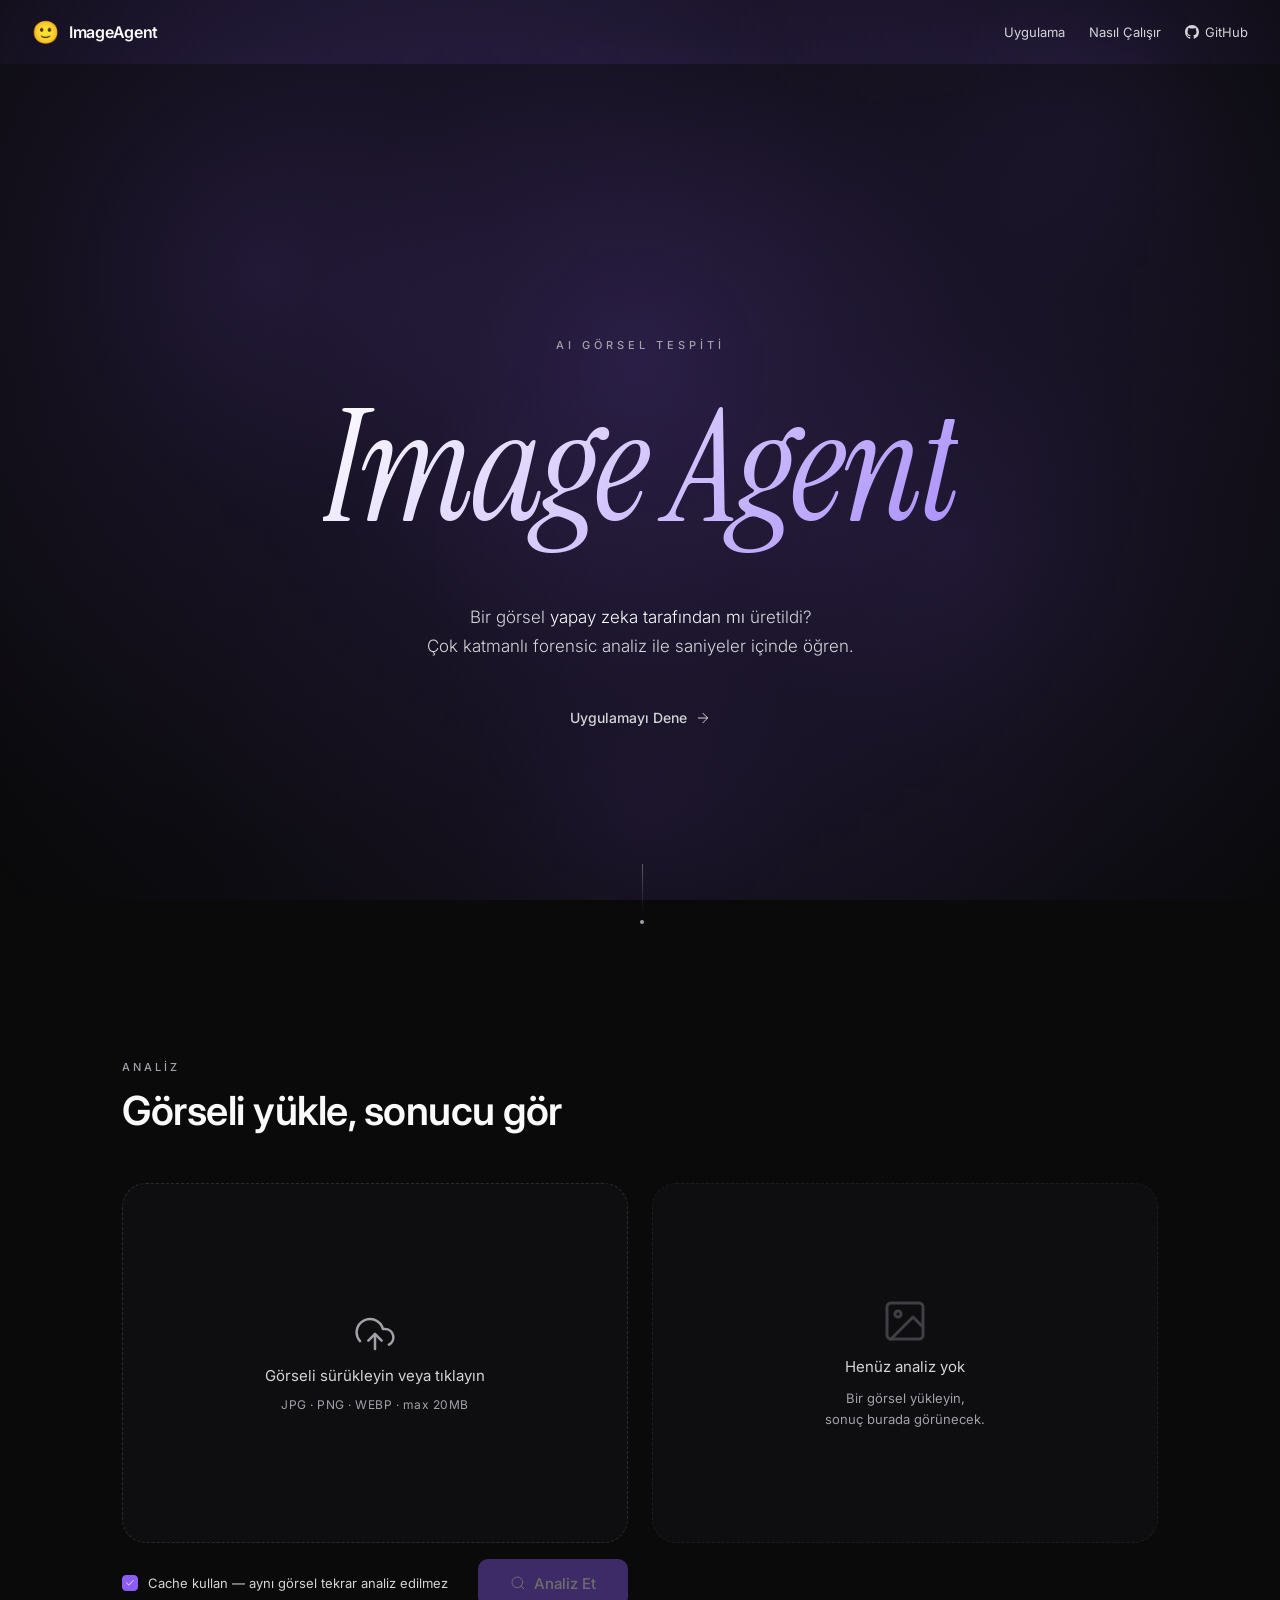
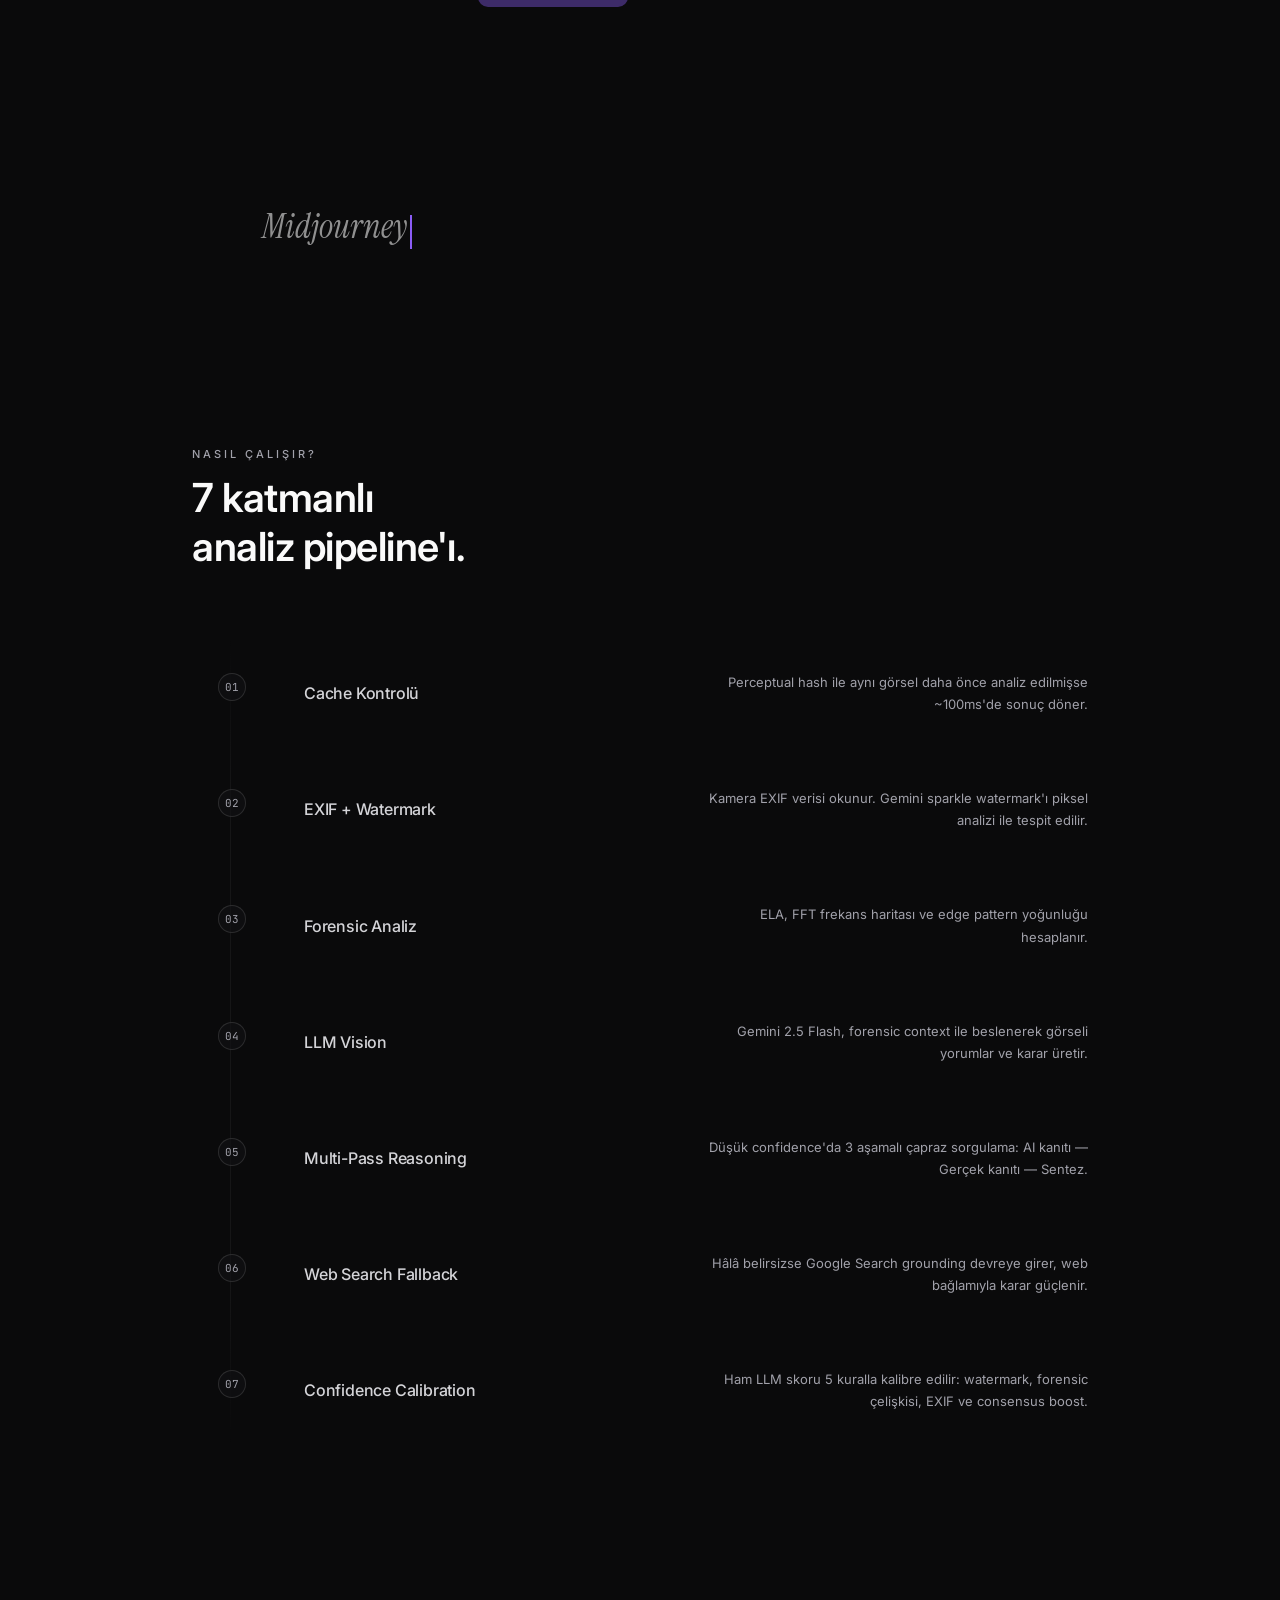
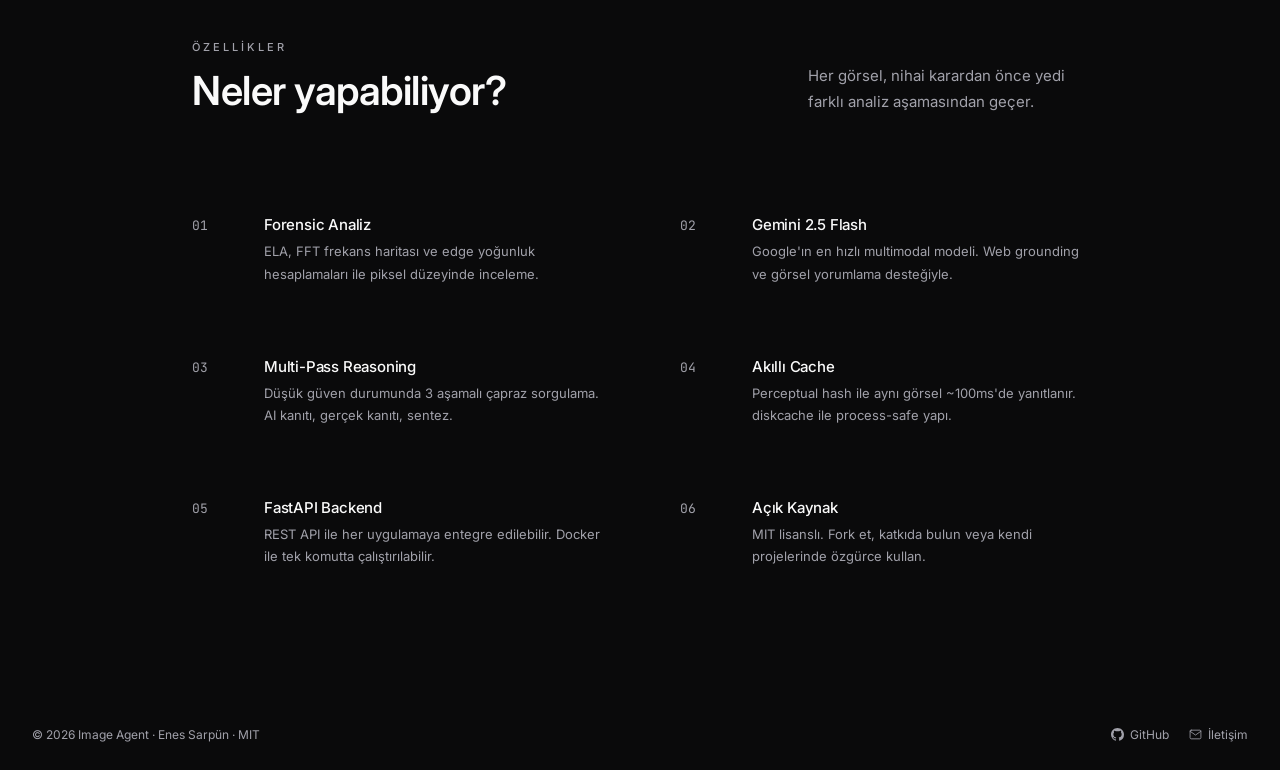
==== frontend/index.html @ 6f324c73 "updated" ====
<!DOCTYPE html>
<html lang="tr">
<head>
  <meta charset="UTF-8" />
  <meta name="viewport" content="width=device-width, initial-scale=1.0" />
  <title>Image Agent — AI Görsel Tespiti</title>
  <link rel="stylesheet" href="style.css" />

  <!-- SVG Icons (inline defs) -->
  <svg xmlns="http://www.w3.org/2000/svg" style="display:none">
    <defs>
      <!-- upload-cloud -->
      <symbol id="icon-upload" viewBox="0 0 24 24" fill="none" stroke="currentColor" stroke-width="1.5" stroke-linecap="round" stroke-linejoin="round">
        <polyline points="16 16 12 12 8 16"/>
        <line x1="12" y1="12" x2="12" y2="21"/>
        <path d="M20.39 18.39A5 5 0 0 0 18 9h-1.26A8 8 0 1 0 3 16.3"/>
      </symbol>
      <!-- search -->
      <symbol id="icon-search" viewBox="0 0 24 24" fill="none" stroke="currentColor" stroke-width="1.5" stroke-linecap="round" stroke-linejoin="round">
        <circle cx="11" cy="11" r="8"/>
        <line x1="21" y1="21" x2="16.65" y2="16.65"/>
      </symbol>
      <!-- image -->
      <symbol id="icon-image" viewBox="0 0 24 24" fill="none" stroke="currentColor" stroke-width="1.5" stroke-linecap="round" stroke-linejoin="round">
        <rect x="3" y="3" width="18" height="18" rx="2" ry="2"/>
        <circle cx="8.5" cy="8.5" r="1.5"/>
        <polyline points="21 15 16 10 5 21"/>
      </symbol>
      <!-- x -->
      <symbol id="icon-x" viewBox="0 0 24 24" fill="none" stroke="currentColor" stroke-width="1.5" stroke-linecap="round" stroke-linejoin="round">
        <line x1="18" y1="6" x2="6" y2="18"/>
        <line x1="6" y1="6" x2="18" y2="18"/>
      </symbol>
      <!-- check -->
      <symbol id="icon-check" viewBox="0 0 24 24" fill="none" stroke="currentColor" stroke-width="2" stroke-linecap="round" stroke-linejoin="round">
        <polyline points="20 6 9 17 4 12"/>
      </symbol>
      <!-- arrow-down -->
      <symbol id="icon-arrow-down" viewBox="0 0 24 24" fill="none" stroke="currentColor" stroke-width="1.5" stroke-linecap="round" stroke-linejoin="round">
        <line x1="12" y1="5" x2="12" y2="19"/>
        <polyline points="19 12 12 19 5 12"/>
      </symbol>
      <!-- arrow-right -->
      <symbol id="icon-arrow-right" viewBox="0 0 24 24" fill="none" stroke="currentColor" stroke-width="1.5" stroke-linecap="round" stroke-linejoin="round">
        <line x1="5" y1="12" x2="19" y2="12"/>
        <polyline points="12 5 19 12 12 19"/>
      </symbol>
      <!-- chevron-down -->
      <symbol id="icon-chevron-down" viewBox="0 0 24 24" fill="none" stroke="currentColor" stroke-width="1.5" stroke-linecap="round" stroke-linejoin="round">
        <polyline points="6 9 12 15 18 9"/>
      </symbol>
      <!-- github -->
      <symbol id="icon-github" viewBox="0 0 24 24" fill="currentColor">
        <path d="M12 0C5.37 0 0 5.37 0 12c0 5.31 3.435 9.795 8.205 11.385.6.105.825-.255.825-.57 0-.285-.015-1.23-.015-2.235-3.015.555-3.795-.735-4.035-1.41-.135-.345-.72-1.41-1.23-1.695-.42-.225-1.02-.78-.015-.795.945-.015 1.62.87 1.845 1.23 1.08 1.815 2.805 1.305 3.495.99.105-.78.42-1.305.765-1.605-2.67-.3-5.46-1.335-5.46-5.925 0-1.305.465-2.385 1.23-3.225-.12-.3-.54-1.53.12-3.18 0 0 1.005-.315 3.3 1.23.96-.27 1.98-.405 3-.405s2.04.135 3 .405c2.295-1.56 3.3-1.23 3.3-1.23.66 1.65.24 2.88.12 3.18.765.84 1.23 1.905 1.23 3.225 0 4.605-2.805 5.625-5.475 5.925.435.375.81 1.095.81 2.22 0 1.605-.015 2.895-.015 3.3 0 .315.225.69.825.57A12.02 12.02 0 0 0 24 12c0-6.63-5.37-12-12-12z"/>
      </symbol>
      <!-- mail -->
      <symbol id="icon-mail" viewBox="0 0 24 24" fill="none" stroke="currentColor" stroke-width="1.5" stroke-linecap="round" stroke-linejoin="round">
        <path d="M4 4h16c1.1 0 2 .9 2 2v12c0 1.1-.9 2-2 2H4c-1.1 0-2-.9-2-2V6c0-1.1.9-2 2-2z"/>
        <polyline points="22,6 12,13 2,6"/>
      </symbol>
      <!-- clock -->
      <symbol id="icon-clock" viewBox="0 0 24 24" fill="none" stroke="currentColor" stroke-width="1.5" stroke-linecap="round" stroke-linejoin="round">
        <circle cx="12" cy="12" r="10"/>
        <polyline points="12 6 12 12 16 14"/>
      </symbol>
      <!-- alert-triangle -->
      <symbol id="icon-alert" viewBox="0 0 24 24" fill="none" stroke="currentColor" stroke-width="1.5" stroke-linecap="round" stroke-linejoin="round">
        <path d="M10.29 3.86L1.82 18a2 2 0 0 0 1.71 3h16.94a2 2 0 0 0 1.71-3L13.71 3.86a2 2 0 0 0-3.42 0z"/>
        <line x1="12" y1="9" x2="12" y2="13"/>
        <line x1="12" y1="17" x2="12.01" y2="17"/>
      </symbol>
      <!-- camera -->
      <symbol id="icon-camera" viewBox="0 0 24 24" fill="none" stroke="currentColor" stroke-width="1.5" stroke-linecap="round" stroke-linejoin="round">
        <path d="M23 19a2 2 0 0 1-2 2H3a2 2 0 0 1-2-2V8a2 2 0 0 1 2-2h4l2-3h6l2 3h4a2 2 0 0 1 2 2z"/>
        <circle cx="12" cy="13" r="4"/>
      </symbol>
      <!-- help-circle -->
      <symbol id="icon-help" viewBox="0 0 24 24" fill="none" stroke="currentColor" stroke-width="1.5" stroke-linecap="round" stroke-linejoin="round">
        <circle cx="12" cy="12" r="10"/>
        <path d="M9.09 9a3 3 0 0 1 5.83 1c0 2-3 3-3 3"/>
        <line x1="12" y1="17" x2="12.01" y2="17"/>
      </symbol>
    </defs>
  </svg>
</head>

<body>

  <!-- Global mist canvas — fixed, behind everything -->
  <canvas id="mistCanvas" aria-hidden="true"></canvas>

  <!-- Toast Container -->
  <div class="toast-container" id="toastContainer"></div>

  <!-- ════════════════════════════════
       TOP NAV
  ════════════════════════════════ -->
  <nav id="nav">
    <a href="#hero" class="nav-brand">
      <span class="nav-emoji">🙂</span>
      <span class="nav-wordmark">ImageAgent</span>
    </a>
    <div class="nav-links">
      <a href="#app" class="nav-link">Uygulama</a>
      <a href="#pipeline" class="nav-link">Nasıl Çalışır</a>
      <a href="https://github.com/Enes-Sarpun/Image-Agent" target="_blank" rel="noopener" class="nav-link">
        <svg width="14" height="14"><use href="#icon-github"/></svg>
        GitHub
      </a>
    </div>
  </nav>

  <!-- ════════════════════════════════
       HERO
  ════════════════════════════════ -->
  <section id="hero">
    <div class="hero-inner" id="heroInner">
      <p class="hero-label">AI Görsel Tespiti</p>
      <h1 class="hero-title">Image Agent</h1>
      <p class="hero-tagline">
        Bir görsel <em>yapay zeka tarafından mı</em> üretildi?<br>
        Çok katmanlı forensic analiz ile saniyeler içinde öğren.
      </p>
      <a href="#app" class="hero-cta">
        Uygulamayı Dene
        <svg width="16" height="16"><use href="#icon-arrow-right"/></svg>
      </a>
    </div>
    <a href="#app" class="scroll-cue" aria-label="Aşağı kaydır">
      <div class="scroll-cue-line"></div>
      <div class="scroll-cue-dot"></div>
    </a>
  </section>

  <!-- ════════════════════════════════
       APP SECTION
  ════════════════════════════════ -->
  <section id="app">
    <div class="app-header reveal">
      <p class="section-eyebrow">Analiz</p>
      <h2 class="section-heading">Görseli yükle, sonucu gör</h2>
    </div>

    <div class="app-grid">

      <!-- Sol: Dropzone -->
      <div>
        <div class="dropzone" id="dropzone">
          <input type="file" id="fileInput" accept="image/jpeg,image/png,image/webp,image/gif" />
          <svg class="dropzone-icon" width="40" height="40"><use href="#icon-upload"/></svg>
          <span class="dropzone-title">Görseli sürükleyin veya tıklayın</span>
          <span class="dropzone-hint">JPG · PNG · WEBP · max 20MB</span>
          <img class="preview-img" id="previewImg" alt="Yüklenen görsel" />
          <button class="preview-clear" id="previewClear" type="button" aria-label="Görseli kaldır">
            <svg width="12" height="12"><use href="#icon-x"/></svg>
          </button>
          <div class="preview-meta" id="previewMeta"></div>
        </div>

        <div class="app-controls">
          <label class="checkbox-wrap" id="cacheLabel">
            <div class="checkbox-box checked" id="cacheBox">
              <svg width="10" height="10"><use href="#icon-check"/></svg>
            </div>
            <span class="checkbox-label">Cache kullan — aynı görsel tekrar analiz edilmez</span>
          </label>

          <button class="btn-analyze" id="analyzeBtn" disabled>
            <div class="spinner"></div>
            <svg class="btn-icon" width="16" height="16"><use href="#icon-search"/></svg>
            <span class="btn-text">Analiz Et</span>
          </button>
        </div>
      </div>

      <!-- Sağ: Sonuç -->
      <div class="result-panel">

        <!-- Empty State -->
        <div class="empty-state" id="emptyState">
          <svg class="empty-state-icon" width="48" height="48"><use href="#icon-image"/></svg>
          <span class="empty-state-title">Henüz analiz yok</span>
          <span class="empty-state-hint">Bir görsel yükleyin,<br>sonuç burada görünecek.</span>
        </div>

        <!-- Skeleton -->
        <div class="skeleton-card" id="skeletonCard">
          <div class="skeleton-line tall"></div>
          <div class="skeleton-line wide"></div>
          <div class="skeleton-line short" style="margin-bottom:32px;"></div>
          <div class="skeleton-line wide"></div>
          <div class="skeleton-line med"></div>
          <div class="skeleton-line wide"></div>
        </div>

        <!-- Verdict Card -->
        <div class="verdict-card" id="verdictCard">
          <div class="verdict-top">
            <div class="verdict-label" id="verdictLabel"></div>
            <div class="verdict-confidence" id="verdictConfidence">%0</div>
          </div>
          <div class="verdict-bar-wrap">
            <div class="verdict-bar-fill" id="verdictBar"></div>
          </div>
          <div class="verdict-meta" id="verdictMeta"></div>
          <div class="verdict-reasoning">
            <div class="verdict-reasoning-label">Gerekçe</div>
            <div class="verdict-reasoning-text" id="verdictReasoning"></div>
          </div>
          <div class="verdict-indicators" id="verdictIndicators"></div>
        </div>

      </div>
    </div>

    <!-- Forensic Accordion (sonuç gelince görünür) -->
    <div class="forensic-accordion" id="forensicAccordion">
      <div class="accordion-summary" id="accordionSummary">
        <span>Forensic Detaylar</span>
        <svg class="accordion-chevron" width="16" height="16"><use href="#icon-chevron-down"/></svg>
      </div>
      <div class="accordion-body">
        <div class="forensic-placeholder">
          ELA · FFT · Edge Density görselleri yakında —<br>
          <span style="color:var(--text-disabled)">REST API güncellemesiyle eklenecek.</span>
        </div>
      </div>
    </div>
  </section>

  <!-- ════════════════════════════════
       STATEMENT
  ════════════════════════════════ -->
  <section id="statement">
    <div class="statement-inner">
      <p class="statement-text" id="statementText" aria-live="polite">
        <span class="statement-typed"></span><span class="typewriter-cursor"></span>
      </p>
      <!-- Raw text kept for JS to read -->
      <template id="statementRaw">Midjourney, Stable Diffusion ve Flux gibi modeller\nartık insan gözünü kolayca yanıltıyor.\n\nImage Agent, buna çok katmanlı bir yanıt sunuyor.</template>
    </div>
  </section>

  <!-- ════════════════════════════════
       PIPELINE
  ════════════════════════════════ -->
  <section id="pipeline">
    <div class="pipeline-inner">
      <div class="pipeline-header">
        <p class="section-eyebrow reveal">Nasıl Çalışır?</p>
        <h2 class="section-heading reveal reveal-delay">7 katmanlı<br>analiz pipeline'ı.</h2>
      </div>

      <div class="steps">
        <div class="step reveal">
          <div class="step-index-wrap">
            <span class="step-index">01</span>
          </div>
          <div class="step-right">
            <span class="step-label">Cache Kontrolü</span>
            <span class="step-desc">Perceptual hash ile aynı görsel daha önce analiz edilmişse ~100ms'de sonuç döner.</span>
          </div>
        </div>
        <div class="step reveal">
          <div class="step-index-wrap">
            <span class="step-index">02</span>
          </div>
          <div class="step-right">
            <span class="step-label">EXIF + Watermark</span>
            <span class="step-desc">Kamera EXIF verisi okunur. Gemini sparkle watermark'ı piksel analizi ile tespit edilir.</span>
          </div>
        </div>
        <div class="step reveal">
          <div class="step-index-wrap">
            <span class="step-index">03</span>
          </div>
          <div class="step-right">
            <span class="step-label">Forensic Analiz</span>
            <span class="step-desc">ELA, FFT frekans haritası ve edge pattern yoğunluğu hesaplanır.</span>
          </div>
        </div>
        <div class="step reveal">
          <div class="step-index-wrap">
            <span class="step-index">04</span>
          </div>
          <div class="step-right">
            <span class="step-label">LLM Vision</span>
            <span class="step-desc">Gemini 2.5 Flash, forensic context ile beslenerek görseli yorumlar ve karar üretir.</span>
          </div>
        </div>
        <div class="step reveal">
          <div class="step-index-wrap">
            <span class="step-index">05</span>
          </div>
          <div class="step-right">
            <span class="step-label">Multi-Pass Reasoning</span>
            <span class="step-desc">Düşük confidence'da 3 aşamalı çapraz sorgulama: AI kanıtı — Gerçek kanıtı — Sentez.</span>
          </div>
        </div>
        <div class="step reveal">
          <div class="step-index-wrap">
            <span class="step-index">06</span>
          </div>
          <div class="step-right">
            <span class="step-label">Web Search Fallback</span>
            <span class="step-desc">Hâlâ belirsizse Google Search grounding devreye girer, web bağlamıyla karar güçlenir.</span>
          </div>
        </div>
        <div class="step reveal">
          <div class="step-index-wrap">
            <span class="step-index">07</span>
          </div>
          <div class="step-right">
            <span class="step-label">Confidence Calibration</span>
            <span class="step-desc">Ham LLM skoru 5 kuralla kalibre edilir: watermark, forensic çelişkisi, EXIF ve consensus boost.</span>
          </div>
        </div>
      </div>
    </div>
  </section>

  <!-- ════════════════════════════════
       FEATURES
  ════════════════════════════════ -->
  <section id="features">
    <div class="features-inner">
      <div class="features-header">
        <div>
          <p class="section-eyebrow reveal">Özellikler</p>
          <h2 class="section-heading reveal reveal-delay">Neler yapabiliyor?</h2>
        </div>
        <p class="features-desc reveal reveal-delay2">
          Her görsel, nihai karardan önce yedi farklı analiz aşamasından geçer.
        </p>
      </div>

      <div class="feature-list">
        <div class="feature-item reveal">
          <span class="feature-num">01</span>
          <div>
            <p class="feature-name">Forensic Analiz</p>
            <p class="feature-desc">ELA, FFT frekans haritası ve edge yoğunluk hesaplamaları ile piksel düzeyinde inceleme.</p>
          </div>
        </div>
        <div class="feature-item reveal reveal-delay">
          <span class="feature-num">02</span>
          <div>
            <p class="feature-name">Gemini 2.5 Flash</p>
            <p class="feature-desc">Google'ın en hızlı multimodal modeli. Web grounding ve görsel yorumlama desteğiyle.</p>
          </div>
        </div>
        <div class="feature-item reveal">
          <span class="feature-num">03</span>
          <div>
            <p class="feature-name">Multi-Pass Reasoning</p>
            <p class="feature-desc">Düşük güven durumunda 3 aşamalı çapraz sorgulama. AI kanıtı, gerçek kanıtı, sentez.</p>
          </div>
        </div>
        <div class="feature-item reveal reveal-delay">
          <span class="feature-num">04</span>
          <div>
            <p class="feature-name">Akıllı Cache</p>
            <p class="feature-desc">Perceptual hash ile aynı görsel ~100ms'de yanıtlanır. diskcache ile process-safe yapı.</p>
          </div>
        </div>
        <div class="feature-item reveal">
          <span class="feature-num">05</span>
          <div>
            <p class="feature-name">FastAPI Backend</p>
            <p class="feature-desc">REST API ile her uygulamaya entegre edilebilir. Docker ile tek komutta çalıştırılabilir.</p>
          </div>
        </div>
        <div class="feature-item reveal reveal-delay">
          <span class="feature-num">06</span>
          <div>
            <p class="feature-name">Açık Kaynak</p>
            <p class="feature-desc">MIT lisanslı. Fork et, katkıda bulun veya kendi projelerinde özgürce kullan.</p>
          </div>
        </div>
      </div>
    </div>
  </section>

  <!-- ════════════════════════════════
       FOOTER
  ════════════════════════════════ -->
  <footer>
    <span class="footer-copy">© 2026 Image Agent · Enes Sarpün · MIT</span>
    <div class="footer-links">
      <a href="https://github.com/Enes-Sarpun/Image-Agent" target="_blank" rel="noopener" class="footer-link">
        <svg width="13" height="13"><use href="#icon-github"/></svg>
        GitHub
      </a>
      <a href="mailto:kingmazlum4321@gmail.com" class="footer-link">
        <svg width="13" height="13"><use href="#icon-mail"/></svg>
        İletişim
      </a>
    </div>
  </footer>

  <script src="script.js"></script>
</body>
</html>
---- frontend/style.css ----
/* ═══════════════════════════════════════════════════════════
   Image Agent — style.css
   Design system: Forensic Lab aesthetic
═══════════════════════════════════════════════════════════ */

/* ── Google Fonts ── */
@import url('https://fonts.googleapis.com/css2?family=Instrument+Serif:ital@0;1&family=Inter:wght@300;400;500;600&family=JetBrains+Mono:wght@400;500&display=swap');

/* ── Design Tokens ── */
:root {
  /* Backgrounds */
  --bg-base:       #0A0A0B;
  --bg-elevated:   #111114;
  --bg-overlay:    #18181B;

  /* Section backgrounds — fully transparent, only cards have bg */
  --bg-section-base:     transparent;
  --bg-section-elevated: transparent;
  --bg-card:             rgba(17, 17, 20, 0.65);

  /* Borders */
  --border:        rgba(255, 255, 255, 0.06);
  --border-strong: rgba(255, 255, 255, 0.12);

  /* Text */
  --text-primary:   #FAFAFA;
  --text-secondary: #D4D4D8;
  --text-muted:     #A1A1AA;
  --text-disabled:  #3F3F46;

  /* Accent — single violet */
  --accent:       #8B5CF6;
  --accent-hover: #A78BFA;
  --accent-glow:  rgba(139, 92, 246, 0.15);

  /* Semantic (verdict only) */
  --success: #10B981;
  --danger:  #EF4444;
  --warning: #F59E0B;

  /* Typography */
  --font-sans:    'Inter', system-ui, sans-serif;
  --font-display: 'Instrument Serif', 'Cormorant Garamond', serif;
  --font-mono:    'JetBrains Mono', 'SF Mono', monospace;

  /* Radius */
  --radius-sm: 6px;
  --radius-md: 10px;
  --radius-lg: 16px;
  --radius-xl: 24px;

  /* Shadows */
  --shadow-sm:   0 1px 2px rgba(0,0,0,0.4);
  --shadow-md:   0 8px 24px rgba(0,0,0,0.4);
  --shadow-lg:   0 24px 60px rgba(0,0,0,0.5);
  --shadow-glow: 0 0 40px var(--accent-glow);

  /* Easing */
  --ease-out-expo:  cubic-bezier(0.16, 1, 0.3, 1);
  --ease-out-cubic: cubic-bezier(0.32, 0.72, 0, 1);
  --ease-in-out:    cubic-bezier(0.65, 0, 0.35, 1);

  /* Durations */
  --dur-fast:   150ms;
  --dur-base:   250ms;
  --dur-slow:   400ms;
  --dur-slower: 700ms;
}

/* ── Reset ── */
*, *::before, *::after { box-sizing: border-box; margin: 0; padding: 0; }
html { scroll-behavior: smooth; }

body {
  background: var(--bg-base);
  color: var(--text-primary);
  font-family: var(--font-sans);
  font-weight: 400;
  overflow-x: hidden;
  -webkit-font-smoothing: antialiased;
  opacity: 0;
  animation: bodyFadeIn 0.4s ease forwards;
}

@keyframes bodyFadeIn {
  to { opacity: 1; }
}

::-webkit-scrollbar { width: 4px; }
::-webkit-scrollbar-track { background: var(--bg-base); }
::-webkit-scrollbar-thumb { background: var(--border-strong); border-radius: 2px; }

/* ════════════════════════════════════════════════════════════
   TOP NAV
════════════════════════════════════════════════════════════ */
/* All page content sits above the fixed mist canvas */
body > *:not(#mistCanvas) {
  position: relative;
  z-index: 1;
}

#nav {
  position: sticky;
  top: 0;
  z-index: 50;
  height: 64px;
  display: flex;
  align-items: center;
  justify-content: space-between;
  padding: 0 32px;
  background: transparent;
  backdrop-filter: blur(0px);
  -webkit-backdrop-filter: blur(0px);
  border-bottom: 1px solid transparent;
  transition:
    background var(--dur-slow) ease,
    border-color var(--dur-slow) ease,
    backdrop-filter var(--dur-slow) ease;
  transform: translateY(-100%);
  animation: navSlideDown 0.5s var(--ease-out-expo) 0.1s forwards;
}

#nav.scrolled {
  background: rgba(10, 10, 11, 0.70);
  backdrop-filter: blur(20px);
  -webkit-backdrop-filter: blur(20px);
  border-bottom-color: var(--border);
}

@keyframes navSlideDown {
  to { transform: translateY(0); }
}

.nav-brand {
  display: flex;
  align-items: center;
  gap: 10px;
  text-decoration: none;
}

.nav-emoji {
  font-size: 22px;
  line-height: 1;
  flex-shrink: 0;
}

.nav-wordmark {
  font-size: 16px;
  font-weight: 600;
  color: var(--text-primary);
  letter-spacing: -0.3px;
}

.nav-links {
  display: flex;
  align-items: center;
  gap: 24px;
}

.nav-link {
  font-size: 13px;
  color: var(--text-secondary);
  text-decoration: none;
  transition: color var(--dur-fast) ease;
  display: flex;
  align-items: center;
  gap: 6px;
}

.nav-link:hover { color: var(--text-primary); }

.nav-link svg { flex-shrink: 0; }

/* ════════════════════════════════════════════════════════════
   HERO
════════════════════════════════════════════════════════════ */
#hero {
  position: relative;
  min-height: 100vh;
  display: flex;
  flex-direction: column;
  align-items: center;
  justify-content: center;
  overflow: hidden;
  padding: 80px 32px 48px;
}

/* Global mouse-interactive mist canvas — fixed behind everything */
#mistCanvas {
  position: fixed;
  inset: 0;
  width: 100vw;
  height: 100vh;
  pointer-events: none;
  z-index: 0;
}

.hero-inner {
  position: relative;
  text-align: center;
  will-change: transform, opacity;
  z-index: 1;
}

.hero-label {
  display: inline-block;
  font-size: 11px;
  font-weight: 500;
  letter-spacing: 4px;
  text-transform: uppercase;
  color: var(--text-muted);
  margin-bottom: 32px;
  opacity: 0;
  animation: fadeUp 0.8s var(--ease-out-expo) 0.2s forwards;
}

.hero-title {
  font-family: var(--font-display);
  font-style: italic;
  font-weight: 400;
  font-size: clamp(64px, 12vw, 160px);
  line-height: 1.1;
  letter-spacing: -3px;
  /* Extra vertical padding so descenders (g, y, p) aren't clipped */
  padding-bottom: 0.12em;
  background: linear-gradient(
    135deg,
    #ffffff 0%,
    var(--accent-hover) 50%,
    #ffffff 100%
  );
  background-size: 200% 200%;
  -webkit-background-clip: text;
  -webkit-text-fill-color: transparent;
  background-clip: text;
  opacity: 0;
  animation: titleIn 0.9s var(--ease-out-expo) 0.35s forwards;
}

@keyframes titleIn {
  from { opacity: 0; transform: translateY(32px); filter: blur(8px); }
  to   { opacity: 1; transform: translateY(0);    filter: blur(0); }
}

.hero-tagline {
  margin-top: 32px;
  font-size: 17px;
  font-weight: 300;
  color: var(--text-secondary);
  line-height: 1.7;
  opacity: 0;
  animation: fadeUp 0.8s var(--ease-out-expo) 0.55s forwards;
}

.hero-tagline em {
  font-style: normal;
  color: var(--text-primary);
}

.hero-cta {
  margin-top: 48px;
  display: inline-flex;
  align-items: center;
  gap: 8px;
  font-size: 14px;
  font-weight: 500;
  color: var(--text-secondary);
  text-decoration: none;
  transition: color var(--dur-fast) ease, gap var(--dur-fast) ease;
  opacity: 0;
  animation: fadeUp 0.8s var(--ease-out-expo) 0.7s forwards;
}

.hero-cta:hover {
  color: var(--text-primary);
  gap: 12px;
}

.scroll-cue {
  position: absolute;
  bottom: 40px;
  left: 50%;
  transform: translateX(-50%);
  display: flex;
  flex-direction: column;
  align-items: center;
  gap: 8px;
  text-decoration: none;
  opacity: 0;
  animation: fadeUp 0.8s var(--ease-out-expo) 0.75s forwards;
}

.scroll-cue-line {
  width: 1px;
  height: 48px;
  background: linear-gradient(to bottom, rgba(255,255,255,0.3), transparent);
}

.scroll-cue-dot {
  width: 4px;
  height: 4px;
  border-radius: 50%;
  background: var(--text-muted);
}

@keyframes fadeUp {
  from { opacity: 0; transform: translateY(16px); }
  to   { opacity: 1; transform: translateY(0); }
}

/* ════════════════════════════════════════════════════════════
   APP SECTION
════════════════════════════════════════════════════════════ */
#app {
  padding: 96px 32px;
  max-width: 1100px;
  margin: 0 auto;
}

.app-header {
  margin-bottom: 48px;
}

.section-eyebrow {
  font-size: 11px;
  font-weight: 500;
  letter-spacing: 3px;
  text-transform: uppercase;
  color: var(--text-muted);
  margin-bottom: 12px;
}

.section-heading {
  font-family: var(--font-sans);
  font-weight: 600;
  font-size: clamp(28px, 3.5vw, 40px);
  letter-spacing: -0.5px;
  color: var(--text-primary);
}

.app-grid {
  display: grid;
  grid-template-columns: 1fr 1fr;
  gap: 24px;
  align-items: start;
}

/* ── Dropzone ── */
.dropzone {
  position: relative;
  min-height: 360px;
  background: var(--bg-card);
  border: 1.5px dashed var(--border-strong);
  border-radius: var(--radius-xl);
  display: flex;
  flex-direction: column;
  align-items: center;
  justify-content: center;
  gap: 12px;
  cursor: pointer;
  transition:
    border-color var(--dur-base) var(--ease-out-cubic),
    background var(--dur-base) var(--ease-out-cubic),
    transform var(--dur-base) var(--ease-out-cubic);
  overflow: hidden;
}

.dropzone:hover,
.dropzone.drag-over {
  border-color: var(--accent);
  background: linear-gradient(180deg, var(--bg-card), rgba(139, 92, 246, 0.10));
  transform: scale(1.005);
}

.dropzone-icon {
  color: var(--text-muted);
  transition: color var(--dur-base) ease;
}

.dropzone:hover .dropzone-icon,
.dropzone.drag-over .dropzone-icon {
  color: var(--accent);
}

.dropzone-title {
  font-size: 15px;
  color: var(--text-secondary);
  transition: color var(--dur-base) ease;
}

.dropzone:hover .dropzone-title,
.dropzone.drag-over .dropzone-title {
  color: var(--text-primary);
}

.dropzone-hint {
  font-size: 12px;
  color: var(--text-muted);
  letter-spacing: 0.5px;
}

.drag-over .dropzone-hint::after {
  content: ' — Bırak';
  color: var(--accent);
}

input[type="file"] {
  position: absolute;
  inset: 0;
  opacity: 0;
  cursor: pointer;
}

/* Preview state */
.dropzone.has-preview {
  padding: 0;
  border-style: solid;
  border-color: var(--border-strong);
}

.dropzone.has-preview:hover {
  transform: none;
}

.preview-img {
  width: 100%;
  height: 100%;
  min-height: 360px;
  object-fit: contain;
  border-radius: var(--radius-xl);
  display: none;
}

.dropzone.has-preview .preview-img { display: block; }
.dropzone.has-preview .dropzone-icon,
.dropzone.has-preview .dropzone-title,
.dropzone.has-preview .dropzone-hint { display: none; }

.preview-clear {
  position: absolute;
  top: 12px;
  right: 12px;
  width: 28px;
  height: 28px;
  background: rgba(0,0,0,0.7);
  border: 1px solid var(--border-strong);
  border-radius: 50%;
  display: none;
  align-items: center;
  justify-content: center;
  cursor: pointer;
  color: var(--text-secondary);
  transition: background var(--dur-fast) ease, color var(--dur-fast) ease;
  z-index: 2;
}

.dropzone.has-preview .preview-clear { display: flex; }
.preview-clear:hover { background: rgba(0,0,0,0.9); color: var(--text-primary); }

.preview-meta {
  position: absolute;
  bottom: 0;
  left: 0;
  right: 0;
  padding: 8px 16px;
  background: linear-gradient(transparent, rgba(0,0,0,0.7));
  font-size: 12px;
  color: var(--text-muted);
  border-radius: 0 0 var(--radius-xl) var(--radius-xl);
  display: none;
}

.dropzone.has-preview .preview-meta { display: block; }

/* ── Controls ── */
.app-controls {
  display: flex;
  align-items: center;
  justify-content: space-between;
  gap: 16px;
  margin-top: 16px;
}

/* Custom checkbox */
.checkbox-wrap {
  display: flex;
  align-items: center;
  gap: 10px;
  cursor: pointer;
  user-select: none;
}

.checkbox-box {
  width: 16px;
  height: 16px;
  border-radius: 4px;
  border: 1.5px solid var(--border-strong);
  background: transparent;
  display: flex;
  align-items: center;
  justify-content: center;
  flex-shrink: 0;
  transition: background var(--dur-fast) ease, border-color var(--dur-fast) ease;
}

.checkbox-box.checked {
  background: var(--accent);
  border-color: var(--accent);
}

.checkbox-box svg { opacity: 0; transition: opacity var(--dur-fast) ease; }
.checkbox-box.checked svg { opacity: 1; }

.checkbox-label {
  font-size: 13px;
  color: var(--text-secondary);
}

/* Analyze button */
.btn-analyze {
  height: 48px;
  padding: 0 32px;
  background: var(--accent);
  color: white;
  border: none;
  border-radius: var(--radius-md);
  font-family: var(--font-sans);
  font-size: 15px;
  font-weight: 500;
  cursor: pointer;
  display: inline-flex;
  align-items: center;
  gap: 8px;
  transition:
    background var(--dur-fast) ease,
    transform var(--dur-fast) ease,
    box-shadow var(--dur-fast) ease,
    opacity var(--dur-fast) ease;
  white-space: nowrap;
}

.btn-analyze:hover:not(:disabled) {
  background: var(--accent-hover);
  transform: translateY(-1px);
  box-shadow: var(--shadow-glow);
}

.btn-analyze:active:not(:disabled) {
  transform: translateY(0);
  filter: brightness(0.95);
}

.btn-analyze:disabled {
  opacity: 0.4;
  cursor: not-allowed;
}

/* Spinner */
.spinner {
  width: 14px;
  height: 14px;
  border: 2px solid rgba(255,255,255,0.3);
  border-top-color: white;
  border-radius: 50%;
  display: none;
  animation: spin 0.7s linear infinite;
}

.btn-analyze.loading .spinner { display: block; }
.btn-analyze.loading .btn-icon { display: none; }

@keyframes spin {
  to { transform: rotate(360deg); }
}

/* ── Result Panel ── */
.result-panel {
  min-height: 360px;
}

/* Empty State */
.empty-state {
  min-height: 360px;
  background: var(--bg-card);
  border: 1.5px dashed var(--border);
  border-radius: var(--radius-xl);
  display: flex;
  flex-direction: column;
  align-items: center;
  justify-content: center;
  gap: 12px;
  padding: 40px;
}

.empty-state-icon { color: var(--text-disabled); }

.empty-state-title {
  font-size: 15px;
  color: var(--text-secondary);
  font-weight: 400;
}

.empty-state-hint {
  font-size: 13px;
  color: var(--text-muted);
  text-align: center;
  line-height: 1.6;
}

/* Skeleton Loader */
.skeleton-card {
  min-height: 360px;
  background: var(--bg-card);
  border: 1px solid var(--border);
  border-radius: var(--radius-xl);
  padding: 40px;
  display: none;
}

.skeleton-card.visible { display: block; }

.skeleton-line {
  height: 14px;
  background: linear-gradient(
    90deg,
    var(--bg-overlay) 0%,
    rgba(255,255,255,0.06) 50%,
    var(--bg-overlay) 100%
  );
  background-size: 200% 100%;
  border-radius: 4px;
  margin-bottom: 12px;
  animation: shimmer 1.5s ease-in-out infinite;
}

.skeleton-line.wide  { width: 100%; }
.skeleton-line.med   { width: 65%; }
.skeleton-line.short { width: 40%; }
.skeleton-line.tall  { height: 56px; margin-bottom: 20px; }

@keyframes shimmer {
  0%   { background-position: 200% 0; }
  100% { background-position: -200% 0; }
}

/* Verdict Card */
.verdict-card {
  background: var(--bg-card);
  border: 1px solid var(--border);
  border-radius: var(--radius-xl);
  padding: 40px;
  display: none;
  opacity: 0;
  transform: translateY(20px);
}

.verdict-card.visible {
  display: block;
  animation: cardEnter var(--dur-slow) var(--ease-out-expo) forwards;
}

@keyframes cardEnter {
  to { opacity: 1; transform: translateY(0); }
}

.verdict-top {
  display: flex;
  align-items: flex-start;
  justify-content: space-between;
  gap: 16px;
  margin-bottom: 20px;
}

.verdict-label {
  font-family: var(--font-display);
  font-style: italic;
  font-weight: 400;
  font-size: clamp(32px, 4vw, 48px);
  line-height: 1;
  opacity: 0;
  animation: fadeUp var(--dur-slow) var(--ease-out-expo) 0ms forwards;
}

.verdict-confidence {
  font-family: var(--font-mono);
  font-size: clamp(40px, 5vw, 56px);
  font-weight: 500;
  line-height: 1;
  letter-spacing: -1px;
  font-variant-numeric: tabular-nums;
  opacity: 0;
  animation: fadeUp var(--dur-slow) var(--ease-out-expo) 80ms forwards;
  flex-shrink: 0;
}

/* Progress bar */
.verdict-bar-wrap {
  height: 6px;
  background: var(--bg-overlay);
  border-radius: 99px;
  overflow: hidden;
  margin-bottom: 16px;
  opacity: 0;
  animation: fadeUp var(--dur-slow) var(--ease-out-expo) 160ms forwards;
}

.verdict-bar-fill {
  height: 100%;
  border-radius: 99px;
  width: 0%;
  transition: width 800ms var(--ease-out-expo);
}

.verdict-meta {
  display: flex;
  align-items: center;
  gap: 16px;
  font-size: 13px;
  color: var(--text-muted);
  margin-bottom: 24px;
  opacity: 0;
  animation: fadeUp var(--dur-slow) var(--ease-out-expo) 240ms forwards;
}

.verdict-meta-sep { color: var(--text-disabled); }

.verdict-reasoning {
  background: var(--bg-overlay);
  border-radius: var(--radius-lg);
  padding: 20px;
  margin-bottom: 24px;
  opacity: 0;
  animation: fadeUp var(--dur-slow) var(--ease-out-expo) 320ms forwards;
}

.verdict-reasoning-label {
  font-size: 11px;
  font-weight: 500;
  letter-spacing: 3px;
  text-transform: uppercase;
  color: var(--text-muted);
  margin-bottom: 10px;
}

.verdict-reasoning-text {
  font-size: 14px;
  color: var(--text-secondary);
  line-height: 1.75;
}

.verdict-indicators {
  opacity: 0;
  animation: fadeUp var(--dur-slow) var(--ease-out-expo) 400ms forwards;
}

.verdict-indicators-label {
  font-size: 11px;
  font-weight: 500;
  letter-spacing: 3px;
  text-transform: uppercase;
  color: var(--text-muted);
  margin-bottom: 12px;
}

.verdict-indicator {
  font-size: 14px;
  color: var(--text-secondary);
  line-height: 2;
  display: flex;
  align-items: flex-start;
  gap: 8px;
  opacity: 0;
}

.verdict-indicator::before {
  content: '─';
  color: var(--text-disabled);
  flex-shrink: 0;
  margin-top: 2px;
}

/* Verdict color variants */
.verdict-card.verdict-ai {
  border-left: 3px solid var(--danger);
}
.verdict-card.verdict-real {
  border-left: 3px solid var(--success);
}
.verdict-card.verdict-uncertain {
  border-left: 3px solid var(--warning);
}

.verdict-card.verdict-ai .verdict-label,
.verdict-card.verdict-ai .verdict-confidence { color: var(--danger); }

.verdict-card.verdict-real .verdict-label,
.verdict-card.verdict-real .verdict-confidence { color: var(--success); }

.verdict-card.verdict-uncertain .verdict-label,
.verdict-card.verdict-uncertain .verdict-confidence { color: var(--warning); }

.verdict-card.verdict-ai .verdict-bar-fill    { background: var(--danger); }
.verdict-card.verdict-real .verdict-bar-fill   { background: var(--success); }
.verdict-card.verdict-uncertain .verdict-bar-fill { background: var(--warning); }

/* ── Forensic Accordion ── */
.forensic-accordion {
  margin-top: 16px;
  display: none;
}

.forensic-accordion.visible { display: block; }

.accordion-summary {
  display: flex;
  align-items: center;
  justify-content: space-between;
  padding: 16px 20px;
  background: var(--bg-card);
  border: 1px solid rgba(255,255,255,0.06);
  border-radius: var(--radius-lg);
  cursor: pointer;
  font-size: 14px;
  font-weight: 500;
  color: var(--text-secondary);
  transition: color var(--dur-fast) ease, border-color var(--dur-fast) ease;
  user-select: none;
}

.accordion-summary:hover {
  color: var(--text-primary);
  border-color: var(--border-strong);
}

.accordion-chevron {
  transition: transform var(--dur-base) var(--ease-in-out);
  color: var(--text-muted);
}

.forensic-accordion.open .accordion-chevron {
  transform: rotate(180deg);
}

.forensic-accordion.open .accordion-summary {
  border-radius: var(--radius-lg) var(--radius-lg) 0 0;
  border-bottom-color: transparent;
}

.accordion-body {
  background: var(--bg-card);
  border: 1px solid var(--border);
  border-top: none;
  border-radius: 0 0 var(--radius-lg) var(--radius-lg);
  padding: 24px;
  display: none;
}

.forensic-accordion.open .accordion-body { display: block; }

.forensic-placeholder {
  text-align: center;
  padding: 24px;
  color: var(--text-muted);
  font-size: 14px;
}

/* ════════════════════════════════════════════════════════════
   STATEMENT
════════════════════════════════════════════════════════════ */
#statement { background: var(--bg-section-elevated); }

.statement-inner {
  max-width: 820px;
  margin: 0 auto;
  padding: 96px 32px;
  text-align: left;
}

.statement-text {
  font-family: var(--font-display);
  font-style: italic;
  font-weight: 400;
  font-size: clamp(20px, 3vw, 34px);
  line-height: 1.65;
  color: rgba(255,255,255,0.55);
}

.statement-text strong {
  color: var(--text-primary);
  font-weight: 400;
}

/* Typewriter cursor blinks after typing finishes */
.typewriter-cursor {
  display: inline-block;
  width: 2px;
  height: 1em;
  background: var(--accent);
  margin-left: 3px;
  vertical-align: text-bottom;
  animation: cursorBlink 1s step-end infinite;
}

@keyframes cursorBlink {
  0%, 100% { opacity: 1; }
  50%       { opacity: 0; }
}

/* ════════════════════════════════════════════════════════════
   PIPELINE
════════════════════════════════════════════════════════════ */
#pipeline { background: var(--bg-section-base); }

.pipeline-inner {
  max-width: 960px;
  margin: 0 auto;
  padding: 96px 32px;
}

.pipeline-header { margin-bottom: 64px; }

.steps { display: flex; flex-direction: column; position: relative; }

/* Vertical timeline line — subtle, not a hard divider */
.steps::before {
  content: '';
  position: absolute;
  left: 38px;
  top: 0;
  bottom: 0;
  width: 1px;
  background: linear-gradient(to bottom, transparent, rgba(255,255,255,0.05) 20%, rgba(255,255,255,0.05) 80%, transparent);
}

.step {
  display: grid;
  grid-template-columns: 80px 1fr;
  gap: 0 32px;
  padding: 36px 0;
  cursor: default;
  position: relative;
}

/* Timeline dot */
.step-index-wrap {
  display: flex;
  align-items: flex-start;
  justify-content: center;
  padding-top: 2px;
  position: relative;
  z-index: 1;
}

.step-index {
  width: 28px;
  height: 28px;
  border-radius: 50%;
  background: var(--bg-card);
  border: 1px solid var(--border-strong);
  display: flex;
  align-items: center;
  justify-content: center;
  font-size: 11px;
  font-family: var(--font-mono);
  color: var(--text-muted);
  transition:
    background var(--dur-base) ease,
    border-color var(--dur-base) ease,
    color var(--dur-base) ease;
}

.step:hover .step-index {
  background: var(--accent);
  border-color: var(--accent);
  color: white;
}

.step-right {
  display: flex;
  justify-content: space-between;
  align-items: center;
  gap: 24px;
}

.step-label {
  font-size: 16px;
  font-weight: 500;
  color: var(--text-secondary);
  letter-spacing: -0.2px;
  transition: color var(--dur-base) ease;
}

.step:hover .step-label { color: var(--text-primary); }

.step-desc {
  font-size: 13px;
  color: var(--text-muted);
  line-height: 1.7;
  max-width: 380px;
  text-align: right;
}

/* ════════════════════════════════════════════════════════════
   FEATURES
════════════════════════════════════════════════════════════ */
#features { background: var(--bg-section-elevated); }

.features-inner {
  max-width: 960px;
  margin: 0 auto;
  padding: 96px 32px;
}

.features-header {
  display: flex;
  align-items: flex-end;
  justify-content: space-between;
  gap: 40px;
  margin-bottom: 64px;
  flex-wrap: wrap;
}

.features-desc {
  font-size: 15px;
  color: var(--text-muted);
  line-height: 1.75;
  max-width: 280px;
}

.feature-list {
  display: grid;
  grid-template-columns: 1fr 1fr;
  gap: 0;
}

.feature-item {
  padding: 36px 0;
  display: grid;
  grid-template-columns: 52px 1fr;
  gap: 20px;
  align-items: start;
  position: relative;
}

.feature-item::before {
  content: '';
  position: absolute;
  left: 0;
  top: 0;
  bottom: 0;
  width: 2px;
  background: var(--accent);
  transform: scaleY(0);
  transform-origin: top;
  transition: transform var(--dur-base) var(--ease-out-cubic);
}

.feature-item:hover::before { transform: scaleY(1); }
.feature-item:nth-child(odd)  { padding-right: 40px; }
.feature-item:nth-child(even) { padding-left: 40px; }

.feature-num {
  font-family: var(--font-mono);
  font-size: 13px;
  color: var(--text-muted);
  padding-top: 2px;
}

.feature-name {
  font-size: 15px;
  font-weight: 500;
  color: var(--text-primary);
  margin-bottom: 6px;
  letter-spacing: -0.2px;
}

.feature-desc {
  font-size: 13px;
  color: var(--text-muted);
  line-height: 1.7;
}

/* ════════════════════════════════════════════════════════════
   FOOTER
════════════════════════════════════════════════════════════ */
footer {
  background: var(--bg-section-base);
  border-top: none;
  padding: 28px 32px;
  display: flex;
  align-items: center;
  justify-content: space-between;
  flex-wrap: wrap;
  gap: 12px;
}

.footer-copy {
  font-size: 12px;
  color: var(--text-muted);
}

.footer-links {
  display: flex;
  align-items: center;
  gap: 20px;
}

.footer-link {
  font-size: 12px;
  color: var(--text-muted);
  text-decoration: none;
  display: flex;
  align-items: center;
  gap: 6px;
  transition: color var(--dur-fast) ease;
  text-underline-offset: 4px;
}

.footer-link:hover {
  color: var(--text-primary);
  text-decoration: underline;
}

/* .hr dividers removed — page flows as one */

/* ════════════════════════════════════════════════════════════
   SCROLL REVEAL
════════════════════════════════════════════════════════════ */
.reveal {
  opacity: 0;
  transform: translateY(24px);
  transition: opacity 0.8s var(--ease-out-expo), transform 0.8s var(--ease-out-expo);
}
.reveal.in { opacity: 1; transform: translateY(0); }
.reveal-delay  { transition-delay: 0.1s; }
.reveal-delay2 { transition-delay: 0.2s; }

/* ════════════════════════════════════════════════════════════
   TOAST
════════════════════════════════════════════════════════════ */
.toast-container {
  position: fixed;
  top: 80px;
  right: 24px;
  z-index: 100;
  display: flex;
  flex-direction: column;
  gap: 8px;
  pointer-events: none;
}

.toast {
  pointer-events: all;
  background: var(--bg-card);
  border: 1px solid var(--border-strong);
  border-radius: var(--radius-md);
  padding: 12px 16px;
  font-size: 13px;
  color: var(--text-secondary);
  max-width: 320px;
  display: flex;
  align-items: center;
  gap: 10px;
  transform: translateX(120%);
  animation: toastIn 0.3s var(--ease-out-expo) forwards;
  box-shadow: var(--shadow-md);
}

.toast.error { border-left: 3px solid var(--danger); }
.toast.success { border-left: 3px solid var(--success); }

.toast.hiding {
  animation: toastOut 0.25s var(--ease-in-out) forwards;
}

@keyframes toastIn {
  to { transform: translateX(0); }
}

@keyframes toastOut {
  to { transform: translateX(120%); opacity: 0; }
}

/* ════════════════════════════════════════════════════════════
   REDUCED MOTION
════════════════════════════════════════════════════════════ */
@media (prefers-reduced-motion: reduce) {
  *, *::before, *::after {
    animation-duration: 0.01ms !important;
    animation-iteration-count: 1 !important;
    transition-duration: 0.01ms !important;
    scroll-behavior: auto !important;
  }
}

/* ════════════════════════════════════════════════════════════
   RESPONSIVE
════════════════════════════════════════════════════════════ */
@media (max-width: 900px) {
  .app-grid { grid-template-columns: 1fr; }
  .result-panel { min-height: auto; }
  .empty-state, .verdict-card { min-height: 280px; }
}

@media (max-width: 720px) {
  #nav { padding: 0 20px; }
  #app, .pipeline-inner, .features-inner { padding-left: 20px; padding-right: 20px; }
  #hero { padding: 80px 20px 48px; }

  .feature-list { grid-template-columns: 1fr; }
  .feature-item:nth-child(even) { padding-left: 0; border-left: none; }
  .feature-item:nth-child(odd) { padding-right: 0; }

  .step-right { flex-direction: column; align-items: flex-start; gap: 6px; }
  .step-desc { text-align: left; max-width: 100%; }

  .features-header { flex-direction: column; align-items: flex-start; }
  footer { flex-direction: column; text-align: center; }

  .app-controls { flex-direction: column; align-items: stretch; }
  .btn-analyze { justify-content: center; }

  .steps::before { display: none; }

  .nav-links .nav-link:not(:last-child) { display: none; }
}

@media (max-width: 480px) {
  .verdict-top { flex-direction: column; gap: 8px; }
  .verdict-confidence { font-size: 40px; }
}
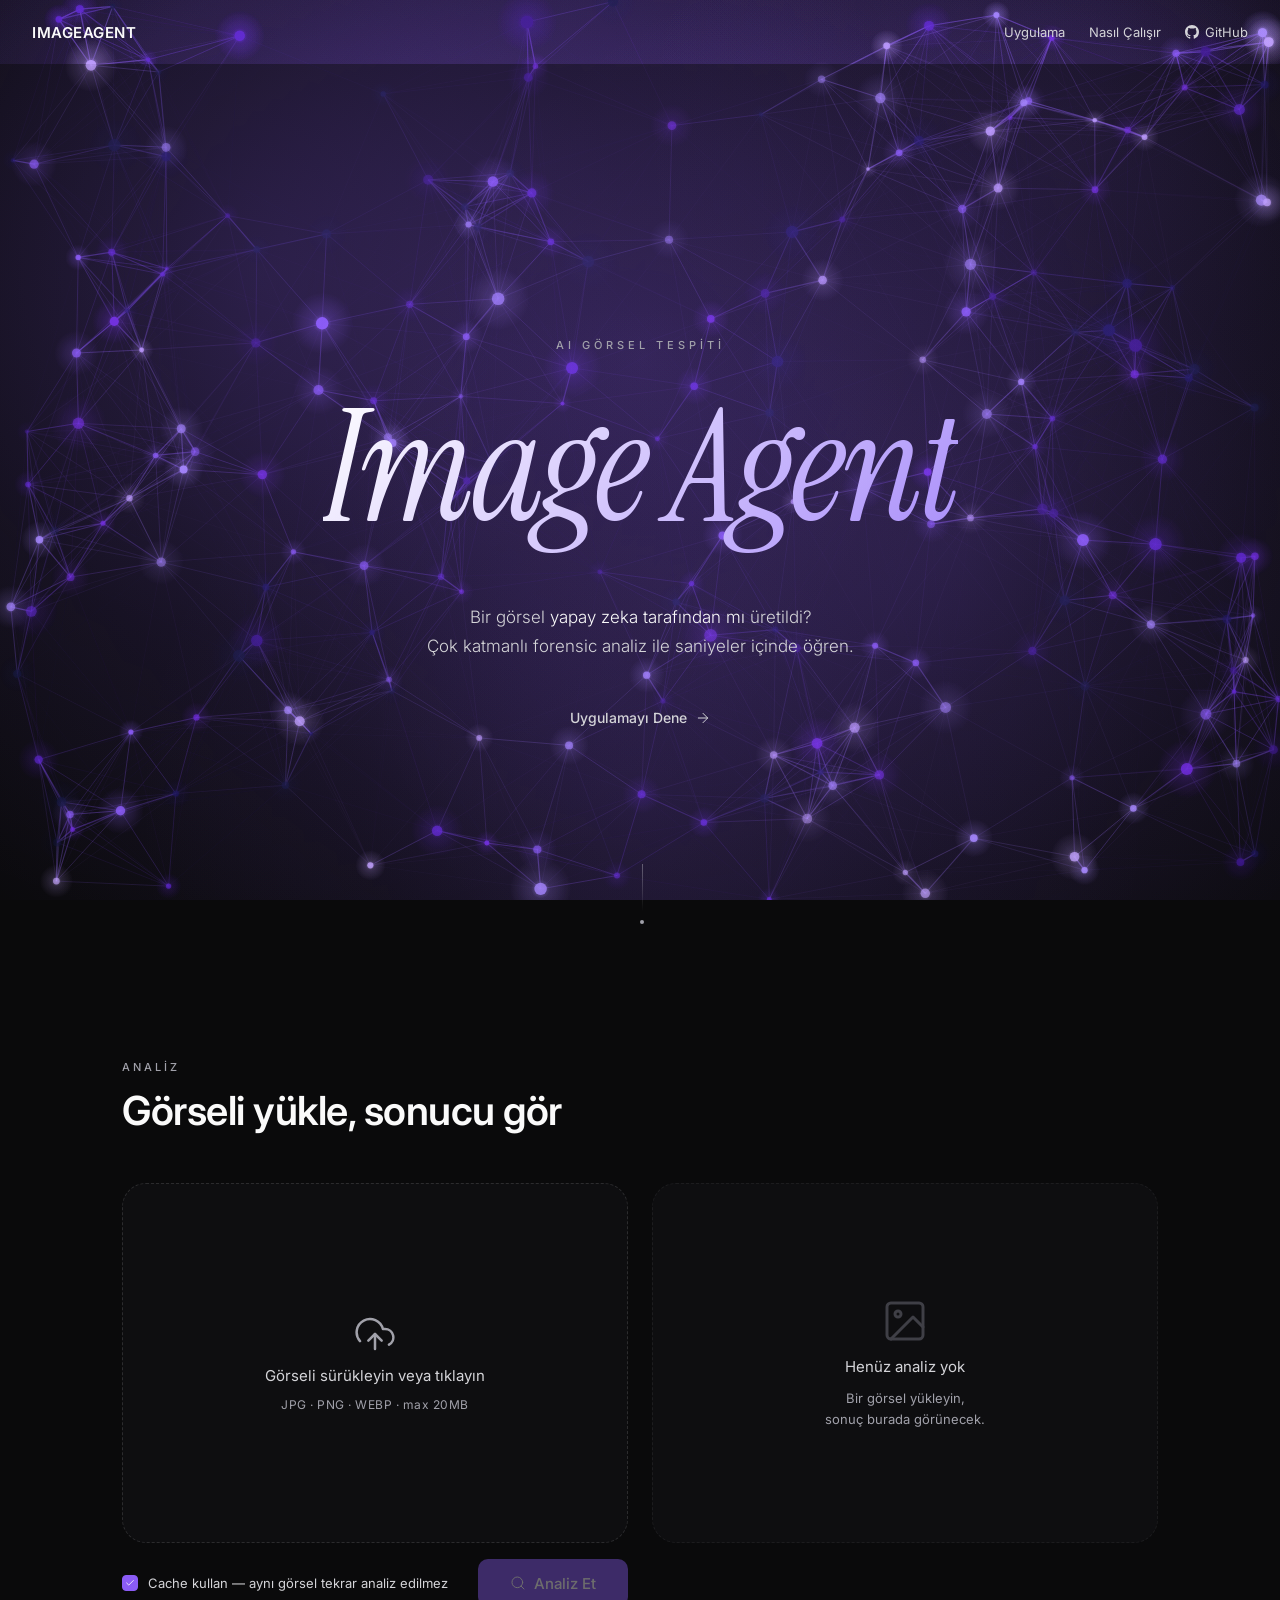
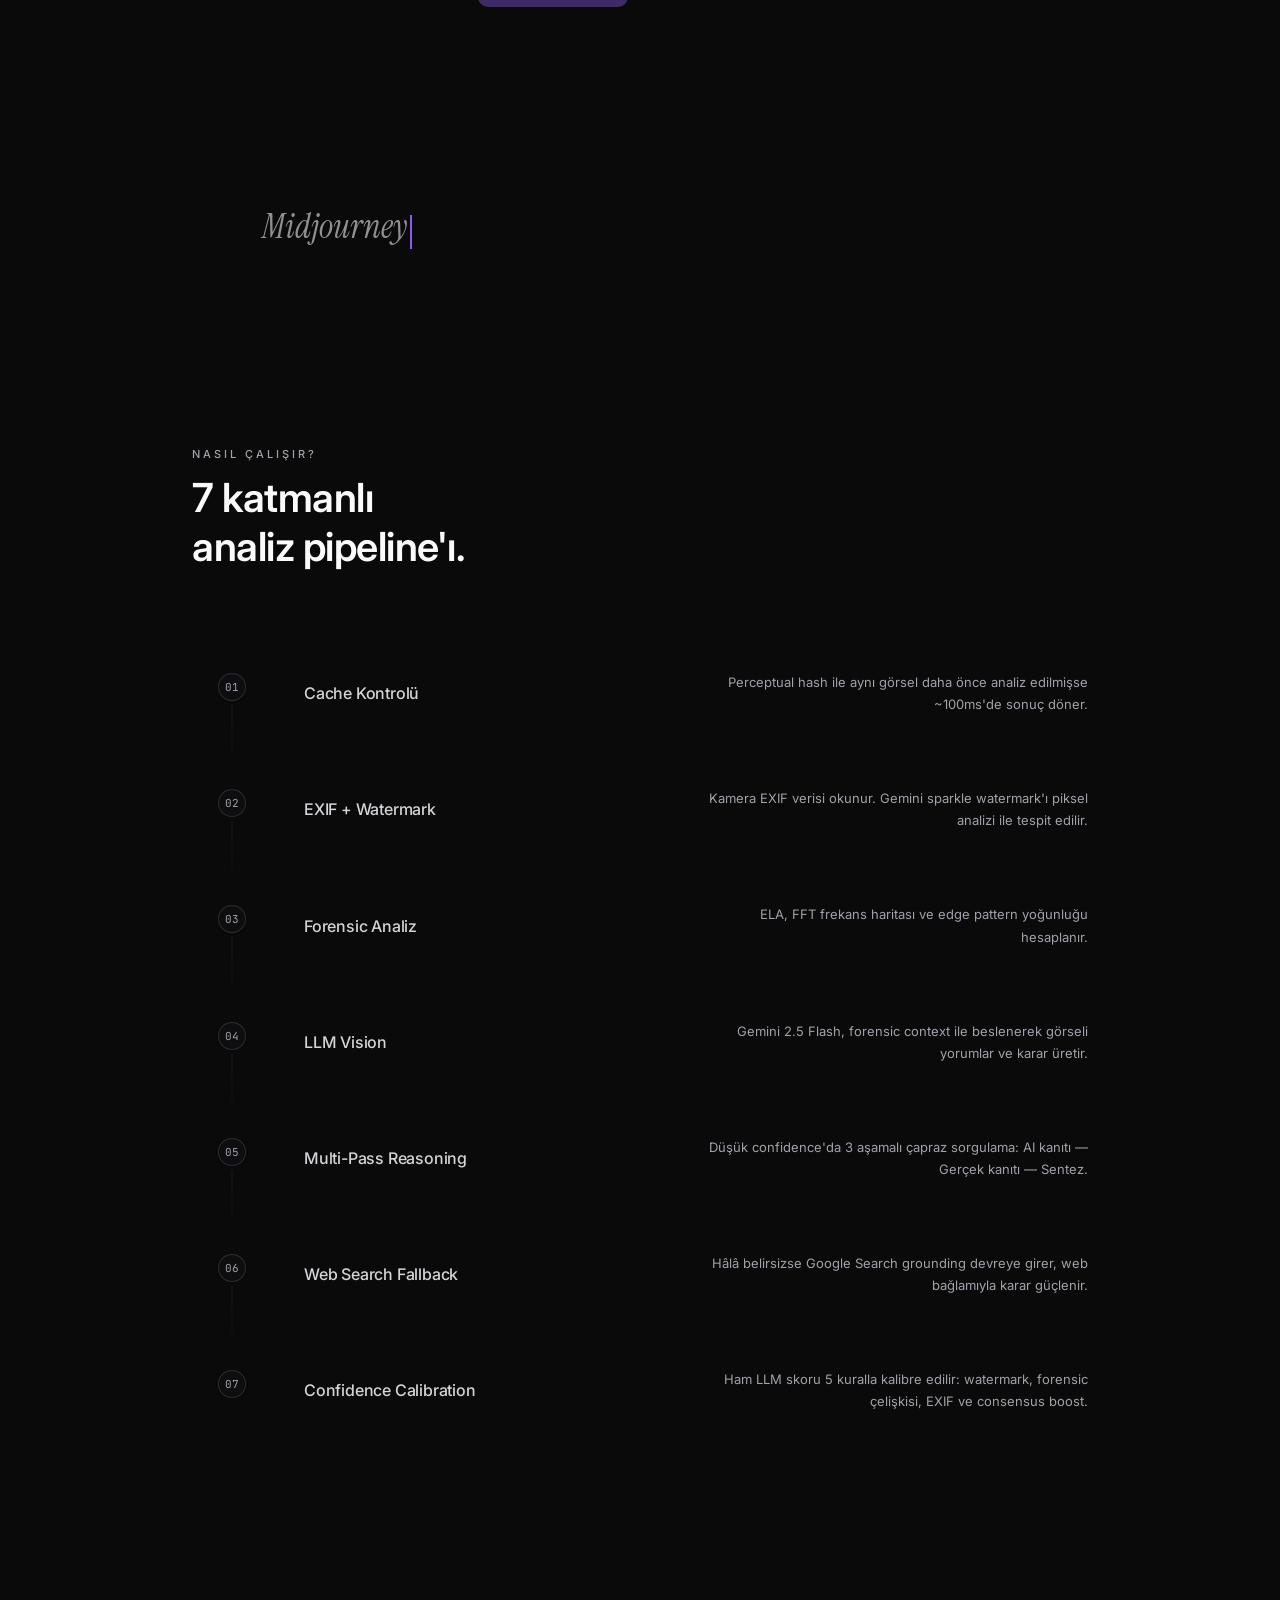
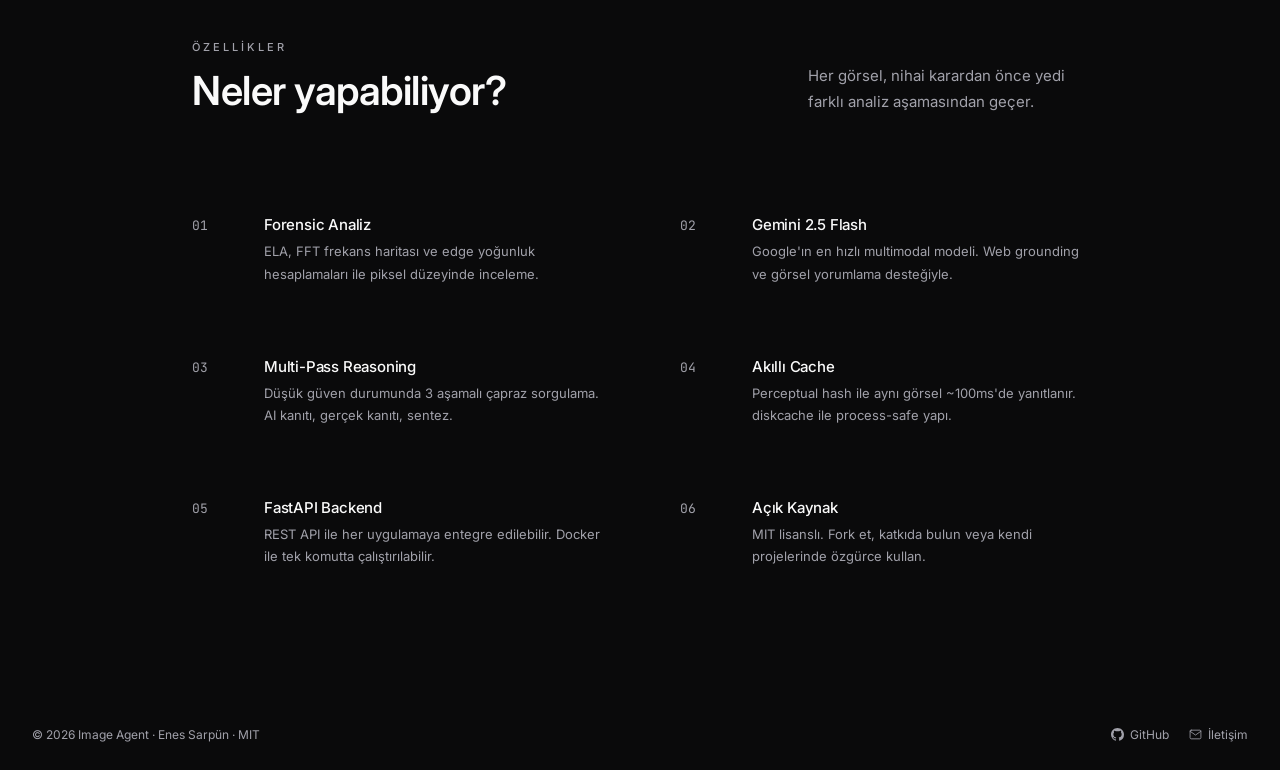
==== commit 3bd17a52: "updated" ====
--- a/frontend/index.html
+++ b/frontend/index.html
@@ -86,7 +86,9 @@
 
 <body>
 
-  <!-- Global mist canvas — fixed, behind everything -->
+  <!-- Neural network particle canvas — fixed, scroll-aware, behind mist -->
+  <canvas id="neuralCanvas" aria-hidden="true"></canvas>
+  <!-- Global mist canvas — fixed, on top of neural -->
   <canvas id="mistCanvas" aria-hidden="true"></canvas>
 
   <!-- Toast Container -->
@@ -97,7 +99,6 @@
   ════════════════════════════════ -->
   <nav id="nav">
     <a href="#hero" class="nav-brand">
-      <span class="nav-emoji">🙂</span>
       <span class="nav-wordmark">ImageAgent</span>
     </a>
     <div class="nav-links">
--- a/frontend/style.css
+++ b/frontend/style.css
@@ -93,14 +93,15 @@
 /* ════════════════════════════════════════════════════════════
    TOP NAV
 ════════════════════════════════════════════════════════════ */
-/* All page content sits above the fixed mist canvas */
-body > *:not(#mistCanvas) {
+/* All page content (except canvases) sits above canvas layers */
+body > *:not(#mistCanvas):not(#neuralCanvas) {
   position: relative;
-  z-index: 1;
+  z-index: 2;
 }
 
 #nav {
-  position: sticky;
+  /* sticky must not be overridden — explicit declaration wins */
+  position: sticky !important;
   top: 0;
   z-index: 50;
   height: 64px;
@@ -111,24 +112,26 @@
   background: transparent;
   backdrop-filter: blur(0px);
   -webkit-backdrop-filter: blur(0px);
-  border-bottom: 1px solid transparent;
+  border: none;
+  outline: none;
+  opacity: 0;
   transition:
     background var(--dur-slow) ease,
-    border-color var(--dur-slow) ease,
+    box-shadow var(--dur-slow) ease,
     backdrop-filter var(--dur-slow) ease;
-  transform: translateY(-100%);
-  animation: navSlideDown 0.5s var(--ease-out-expo) 0.1s forwards;
+  animation: navFadeIn 0.5s var(--ease-out-expo) 0.15s forwards;
+}
+
+@keyframes navFadeIn {
+  from { opacity: 0; transform: translateY(-8px); }
+  to   { opacity: 1; transform: translateY(0); }
 }
 
 #nav.scrolled {
-  background: rgba(10, 10, 11, 0.70);
+  background: rgba(10, 10, 11, 0.75);
   backdrop-filter: blur(20px);
   -webkit-backdrop-filter: blur(20px);
-  border-bottom-color: var(--border);
-}
-
-@keyframes navSlideDown {
-  to { transform: translateY(0); }
+  box-shadow: 0 1px 0 rgba(255, 255, 255, 0.06);
 }
 
 .nav-brand {
@@ -138,17 +141,12 @@
   text-decoration: none;
 }
 
-.nav-emoji {
-  font-size: 22px;
-  line-height: 1;
-  flex-shrink: 0;
-}
-
 .nav-wordmark {
-  font-size: 16px;
+  font-size: 15px;
   font-weight: 600;
   color: var(--text-primary);
-  letter-spacing: -0.3px;
+  letter-spacing: 0.5px;
+  text-transform: uppercase;
 }
 
 .nav-links {
@@ -185,14 +183,24 @@
   padding: 80px 32px 48px;
 }
 
-/* Global mouse-interactive mist canvas — fixed behind everything */
+/* Neural network particle canvas — deepest layer */
+#neuralCanvas {
+  position: fixed;
+  inset: 0;
+  width: 100vw;
+  height: 100vh;
+  pointer-events: none;
+  z-index: 0;
+}
+
+/* Global mouse-interactive mist canvas — above neural */
 #mistCanvas {
   position: fixed;
   inset: 0;
   width: 100vw;
   height: 100vh;
   pointer-events: none;
-  z-index: 0;
+  z-index: 1;
 }
 
 .hero-inner {
@@ -921,17 +929,6 @@
 
 .steps { display: flex; flex-direction: column; position: relative; }
 
-/* Vertical timeline line — subtle, not a hard divider */
-.steps::before {
-  content: '';
-  position: absolute;
-  left: 38px;
-  top: 0;
-  bottom: 0;
-  width: 1px;
-  background: linear-gradient(to bottom, transparent, rgba(255,255,255,0.05) 20%, rgba(255,255,255,0.05) 80%, transparent);
-}
-
 .step {
   display: grid;
   grid-template-columns: 80px 1fr;
@@ -951,6 +948,19 @@
   z-index: 1;
 }
 
+/* Vertical connector: starts below the dot, ends at the top of the next dot */
+.step:not(:last-child) .step-index-wrap::after {
+  content: '';
+  position: absolute;
+  top: calc(2px + 28px + 4px); /* padding-top + dot height + gap */
+  bottom: calc(-36px - 2px);   /* reach into next step's padding, stop before its dot */
+  left: 50%;
+  transform: translateX(-50%);
+  width: 1px;
+  background: linear-gradient(to bottom, rgba(255,255,255,0.07), rgba(255,255,255,0.03));
+  z-index: 0;
+}
+
 .step-index {
   width: 28px;
   height: 28px;
@@ -973,6 +983,7 @@
   background: var(--accent);
   border-color: var(--accent);
   color: white;
+  box-shadow: 0 0 16px rgba(139, 92, 246, 0.4);
 }
 
 .step-right {
@@ -1045,17 +1056,15 @@
 .feature-item::before {
   content: '';
   position: absolute;
-  left: 0;
-  top: 0;
-  bottom: 0;
-  width: 2px;
-  background: var(--accent);
-  transform: scaleY(0);
-  transform-origin: top;
-  transition: transform var(--dur-base) var(--ease-out-cubic);
-}
-
-.feature-item:hover::before { transform: scaleY(1); }
+  inset: 0;
+  border-radius: var(--radius-md);
+  background: rgba(139, 92, 246, 0.04);
+  opacity: 0;
+  transition: opacity var(--dur-base) ease;
+  pointer-events: none;
+}
+
+.feature-item:hover::before { opacity: 1; }
 .feature-item:nth-child(odd)  { padding-right: 40px; }
 .feature-item:nth-child(even) { padding-left: 40px; }
 
@@ -1064,7 +1073,10 @@
   font-size: 13px;
   color: var(--text-muted);
   padding-top: 2px;
-}
+  transition: color var(--dur-base) ease;
+}
+
+.feature-item:hover .feature-num { color: var(--accent); }
 
 .feature-name {
   font-size: 15px;
@@ -1072,7 +1084,10 @@
   color: var(--text-primary);
   margin-bottom: 6px;
   letter-spacing: -0.2px;
-}
+  transition: color var(--dur-base) ease;
+}
+
+.feature-item:hover .feature-name { color: var(--accent-hover); }
 
 .feature-desc {
   font-size: 13px;
@@ -1220,7 +1235,7 @@
   .app-controls { flex-direction: column; align-items: stretch; }
   .btn-analyze { justify-content: center; }
 
-  .steps::before { display: none; }
+  .step:not(:last-child) .step-index-wrap::after { display: none; }
 
   .nav-links .nav-link:not(:last-child) { display: none; }
 }
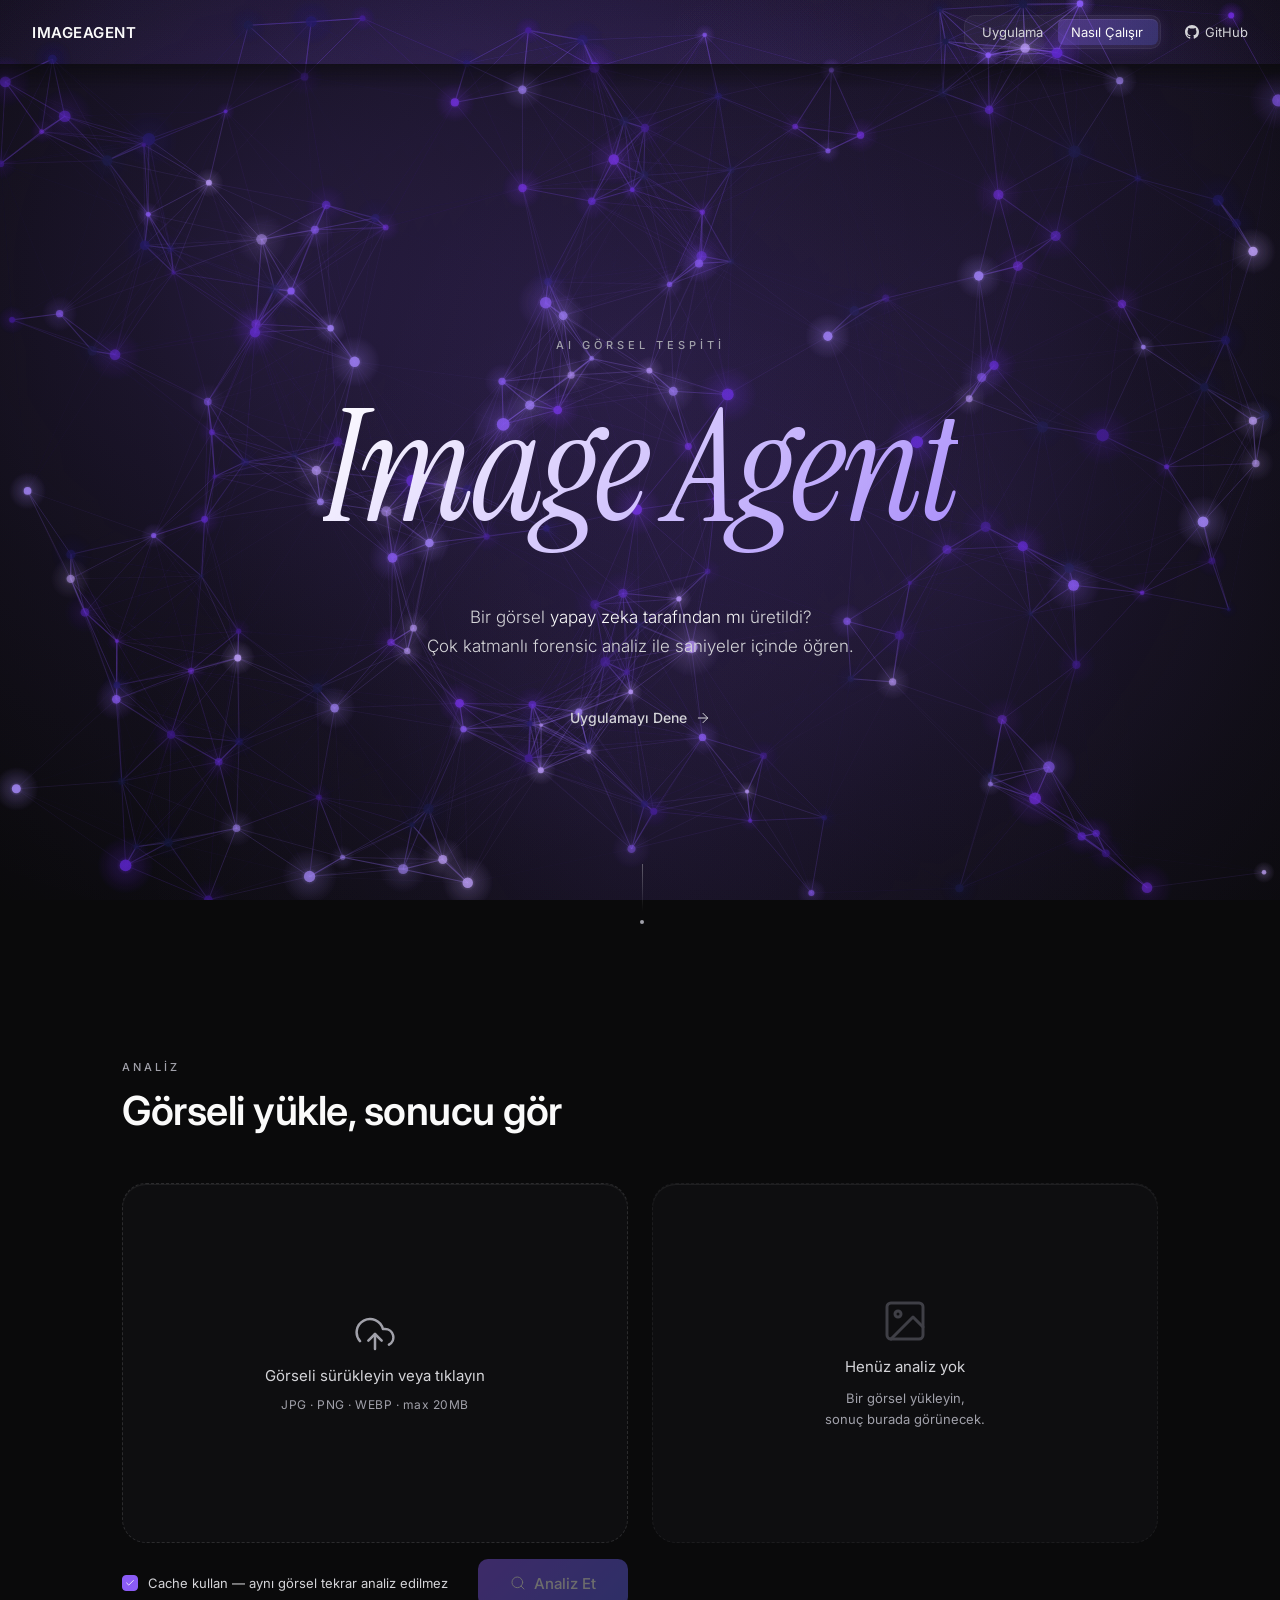
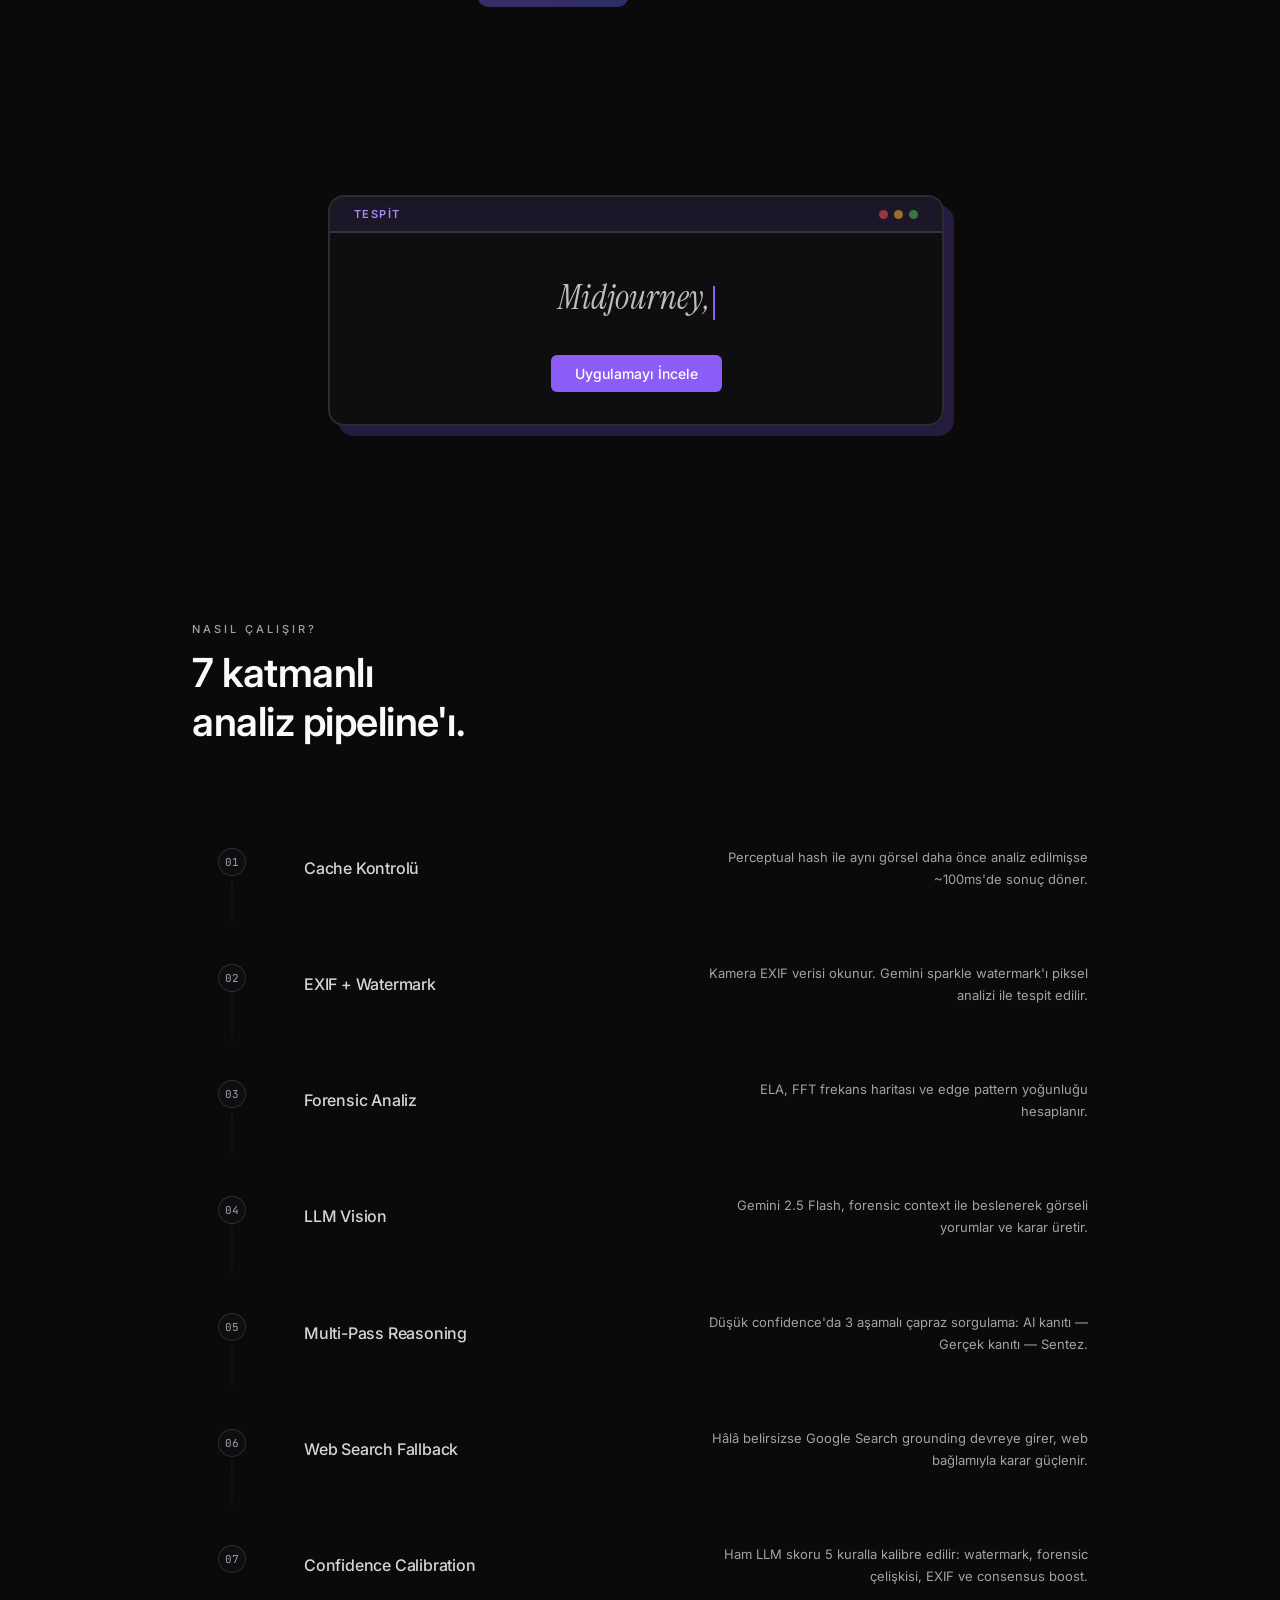
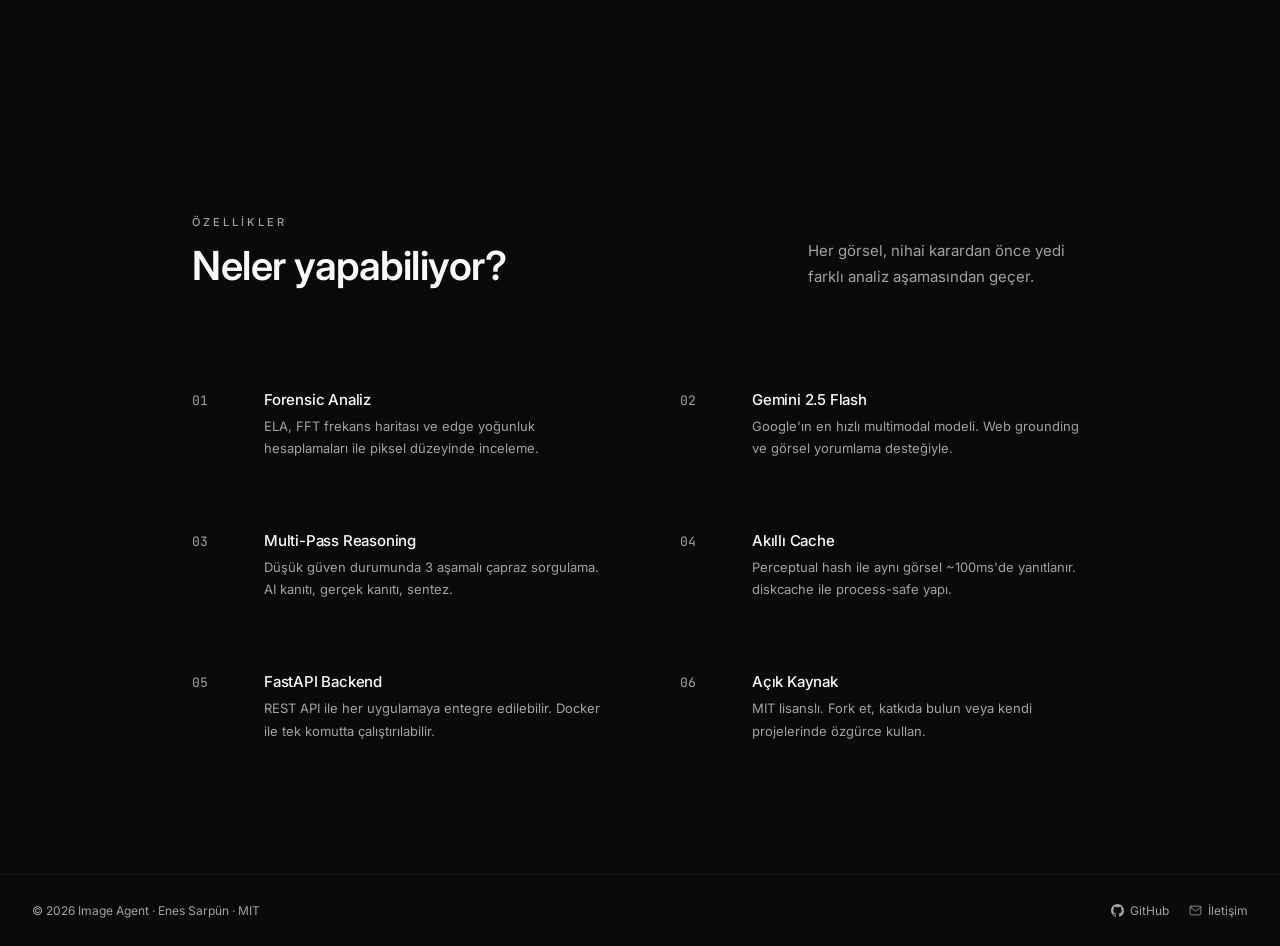
==== commit 3e960a23: "updated" ====
--- a/frontend/index.html
+++ b/frontend/index.html
@@ -101,14 +101,24 @@
     <a href="#hero" class="nav-brand">
       <span class="nav-wordmark">ImageAgent</span>
     </a>
-    <div class="nav-links">
-      <a href="#app" class="nav-link">Uygulama</a>
-      <a href="#pipeline" class="nav-link">Nasıl Çalışır</a>
+    <div class="nav-links" id="navLinks">
+      <!-- Segmented indicator wraps the two internal nav links -->
+      <div class="nav-segment" id="navSegment">
+        <span class="nav-glider" id="navGlider"></span>
+        <a href="#app" class="nav-link" data-section="app">Uygulama</a>
+        <a href="#pipeline" class="nav-link" data-section="pipeline">Nasıl Çalışır</a>
+      </div>
+      <!-- GitHub stays outside the segment (external link) -->
       <a href="https://github.com/Enes-Sarpun/Image-Agent" target="_blank" rel="noopener" class="nav-link">
         <svg width="14" height="14"><use href="#icon-github"/></svg>
         GitHub
       </a>
     </div>
+    <button class="nav-hamburger" id="navHamburger" aria-label="Menüyü aç" aria-expanded="false">
+      <span></span>
+      <span></span>
+      <span></span>
+    </button>
   </nav>
 
   <!-- ════════════════════════════════
@@ -167,7 +177,6 @@
           </label>
 
           <button class="btn-analyze" id="analyzeBtn" disabled>
-            <div class="spinner"></div>
             <svg class="btn-icon" width="16" height="16"><use href="#icon-search"/></svg>
             <span class="btn-text">Analiz Et</span>
           </button>
@@ -184,14 +193,9 @@
           <span class="empty-state-hint">Bir görsel yükleyin,<br>sonuç burada görünecek.</span>
         </div>
 
-        <!-- Skeleton -->
-        <div class="skeleton-card" id="skeletonCard">
-          <div class="skeleton-line tall"></div>
-          <div class="skeleton-line wide"></div>
-          <div class="skeleton-line short" style="margin-bottom:32px;"></div>
-          <div class="skeleton-line wide"></div>
-          <div class="skeleton-line med"></div>
-          <div class="skeleton-line wide"></div>
+        <!-- Loading state: RGB ring -->
+        <div class="result-loader" id="resultLoader">
+          <div class="loader-ring"></div>
         </div>
 
         <!-- Verdict Card -->
@@ -234,11 +238,27 @@
   ════════════════════════════════ -->
   <section id="statement">
     <div class="statement-inner">
-      <p class="statement-text" id="statementText" aria-live="polite">
-        <span class="statement-typed"></span><span class="typewriter-cursor"></span>
-      </p>
-      <!-- Raw text kept for JS to read -->
-      <template id="statementRaw">Midjourney, Stable Diffusion ve Flux gibi modeller\nartık insan gözünü kolayca yanıltıyor.\n\nImage Agent, buna çok katmanlı bir yanıt sunuyor.</template>
+      <div class="statement-card">
+        <!-- Header strip -->
+        <div class="statement-card-head">
+          <span class="statement-card-label">TESPİT</span>
+          <span class="statement-card-dots">
+            <span></span><span></span><span></span>
+          </span>
+        </div>
+        <!-- Content: typewriter lives here -->
+        <div class="statement-card-content">
+          <p class="statement-text" id="statementText" aria-live="polite">
+            <span class="statement-typed"></span><span class="typewriter-cursor"></span>
+          </p>
+          <!-- Raw text kept for JS to read -->
+          <template id="statementRaw">Midjourney, Stable Diffusion ve Flux gibi modeller\nartık insan gözünü kolayca yanıltıyor.\n\nImage Agent, buna çok katmanlı bir yanıt sunuyor.</template>
+        </div>
+        <!-- CTA button -->
+        <div class="statement-card-footer">
+          <a href="#app" class="statement-card-cta">Uygulamayı İncele</a>
+        </div>
+      </div>
     </div>
   </section>
 
--- a/frontend/style.css
+++ b/frontend/style.css
@@ -28,10 +28,12 @@
   --text-muted:     #A1A1AA;
   --text-disabled:  #3F3F46;
 
-  /* Accent — single violet */
+  /* Accent */
   --accent:       #8B5CF6;
   --accent-hover: #A78BFA;
   --accent-glow:  rgba(139, 92, 246, 0.15);
+  --accent-2:     #6366F1;
+  --grad-accent:  linear-gradient(135deg, #8B5CF6, #6366F1);
 
   /* Semantic (verdict only) */
   --success: #10B981;
@@ -70,6 +72,12 @@
 /* ── Reset ── */
 *, *::before, *::after { box-sizing: border-box; margin: 0; padding: 0; }
 html { scroll-behavior: smooth; }
+
+:focus-visible {
+  outline: 2px solid var(--accent);
+  outline-offset: 2px;
+  border-radius: 4px;
+}
 
 body {
   background: var(--bg-base);
@@ -103,7 +111,7 @@
   /* sticky must not be overridden — explicit declaration wins */
   position: sticky !important;
   top: 0;
-  z-index: 50;
+  z-index: 60;
   height: 64px;
   display: flex;
   align-items: center;
@@ -128,10 +136,22 @@
 }
 
 #nav.scrolled {
-  background: rgba(10, 10, 11, 0.75);
-  backdrop-filter: blur(20px);
-  -webkit-backdrop-filter: blur(20px);
+  background: rgba(10, 10, 11, 0.72);
+  backdrop-filter: blur(22px) saturate(140%);
+  -webkit-backdrop-filter: blur(22px) saturate(140%);
   box-shadow: 0 1px 0 rgba(255, 255, 255, 0.06);
+}
+
+/* Soft gradient scrim below nav — blends sticky bar into page content */
+#nav::after {
+  content: '';
+  position: absolute;
+  left: 0;
+  right: 0;
+  top: 100%;
+  height: 24px;
+  background: linear-gradient(to bottom, rgba(10,10,11,0.55), transparent);
+  pointer-events: none;
 }
 
 .nav-brand {
@@ -168,6 +188,77 @@
 .nav-link:hover { color: var(--text-primary); }
 
 .nav-link svg { flex-shrink: 0; }
+
+/* Ensure nav links are always above any stacking-context overlap */
+.nav-links,
+.nav-link {
+  position: relative;
+  z-index: 1;
+  pointer-events: auto;
+}
+
+/* ── Segmented nav indicator ── */
+.nav-segment {
+  position: relative;
+  display: flex;
+  align-items: center;
+  background: rgba(255, 255, 255, 0.04);
+  border: 1px solid var(--border);
+  border-radius: var(--radius-md);
+  padding: 3px;
+  gap: 0;
+}
+
+.nav-glider {
+  position: absolute;
+  top: 3px;
+  left: 0;
+  height: calc(100% - 6px);
+  border-radius: calc(var(--radius-md) - 4px);
+  background: linear-gradient(135deg, rgba(139, 92, 246, 0.38), rgba(99, 102, 241, 0.28));
+  box-shadow: 0 0 16px rgba(139, 92, 246, 0.22), inset 0 1px 0 rgba(255, 255, 255, 0.08);
+  transition:
+    transform 0.45s cubic-bezier(0.22, 1, 0.36, 1),
+    width     0.45s cubic-bezier(0.22, 1, 0.36, 1);
+  pointer-events: none;
+  width: 0;
+}
+
+.nav-segment .nav-link {
+  position: relative;
+  z-index: 1;
+  padding: 5px 14px;
+  border-radius: calc(var(--radius-md) - 4px);
+  font-size: 13px;
+  transition: color var(--dur-fast) ease;
+}
+
+.nav-segment .nav-link.active {
+  color: var(--text-primary);
+}
+
+/* Hamburger — hidden on desktop, shown on mobile via media query */
+.nav-hamburger { display: none; }
+
+/* Hamburger X animation when menu is open */
+#nav.menu-open .nav-hamburger span:nth-child(1) {
+  transform: translateY(6.5px) rotate(45deg);
+}
+#nav.menu-open .nav-hamburger span:nth-child(2) {
+  opacity: 0;
+  transform: scaleX(0);
+}
+#nav.menu-open .nav-hamburger span:nth-child(3) {
+  transform: translateY(-6.5px) rotate(-45deg);
+}
+
+/* Anchor clearance — prevents headings from hiding under sticky nav */
+#app,
+#pipeline,
+#features,
+#statement {
+  scroll-margin-top: 84px;
+}
 
 /* ════════════════════════════════════════════════════════════
    HERO
@@ -242,12 +333,18 @@
   -webkit-text-fill-color: transparent;
   background-clip: text;
   opacity: 0;
-  animation: titleIn 0.9s var(--ease-out-expo) 0.35s forwards;
+  animation: titleIn 0.9s var(--ease-out-expo) 0.35s forwards, heroShimmer 8s ease 1.25s infinite;
 }
 
 @keyframes titleIn {
   from { opacity: 0; transform: translateY(32px); filter: blur(8px); }
   to   { opacity: 1; transform: translateY(0);    filter: blur(0); }
+}
+
+@keyframes heroShimmer {
+  0%   { background-position: 0% 50%; }
+  50%  { background-position: 100% 50%; }
+  100% { background-position: 0% 50%; }
 }
 
 .hero-tagline {
@@ -358,6 +455,9 @@
   position: relative;
   min-height: 360px;
   background: var(--bg-card);
+  backdrop-filter: blur(12px) saturate(120%);
+  -webkit-backdrop-filter: blur(12px) saturate(120%);
+  box-shadow: inset 0 1px 0 rgba(255, 255, 255, 0.07);
   border: 1.5px dashed var(--border-strong);
   border-radius: var(--radius-xl);
   display: flex;
@@ -417,6 +517,7 @@
   inset: 0;
   opacity: 0;
   cursor: pointer;
+  pointer-events: none; /* prevent native click from bubbling a second dialog */
 }
 
 /* Preview state */
@@ -528,7 +629,7 @@
 .btn-analyze {
   height: 48px;
   padding: 0 32px;
-  background: var(--accent);
+  background: var(--grad-accent);
   color: white;
   border: none;
   border-radius: var(--radius-md);
@@ -548,9 +649,9 @@
 }
 
 .btn-analyze:hover:not(:disabled) {
-  background: var(--accent-hover);
+  background: linear-gradient(135deg, var(--accent-hover), #818CF8);
   transform: translateY(-1px);
-  box-shadow: var(--shadow-glow);
+  box-shadow: 0 0 32px rgba(139, 92, 246, 0.35), var(--shadow-glow);
 }
 
 .btn-analyze:active:not(:disabled) {
@@ -563,22 +664,47 @@
   cursor: not-allowed;
 }
 
-/* Spinner */
-.spinner {
-  width: 14px;
-  height: 14px;
-  border: 2px solid rgba(255,255,255,0.3);
-  border-top-color: white;
+/* Button loading state — icon hidden, text shows "Analiz ediliyor..." */
+.btn-analyze.loading .btn-icon { display: none; }
+
+/* ── Result loader: RGB glow ring ── */
+.result-loader {
+  display: none;
+  align-items: center;
+  justify-content: center;
+  min-height: 360px;
+}
+.result-loader.visible { display: flex; }
+
+.loader-ring {
+  width: 3em;
+  height: 3em;
   border-radius: 50%;
-  display: none;
-  animation: spin 0.7s linear infinite;
-}
-
-.btn-analyze.loading .spinner { display: block; }
-.btn-analyze.loading .btn-icon { display: none; }
-
-@keyframes spin {
+  background: conic-gradient(
+    from 0deg,
+    #ff3333  0%,
+    #ff9900 16%,
+    #ffff00 33%,
+    #33ff77 50%,
+    #3399ff 66%,
+    #9933ff 83%,
+    #ff3333 100%
+  );
+  /* Donut mask: keep only the outer ring */
+  -webkit-mask: radial-gradient(farthest-side, transparent calc(100% - 4px), #fff calc(100% - 3px));
+          mask: radial-gradient(farthest-side, transparent calc(100% - 4px), #fff calc(100% - 3px));
+  animation: rot55 1.2s linear infinite;
+  filter:
+    drop-shadow(0 0 8px rgba(255, 100,  80, 0.55))
+    drop-shadow(0 0 16px rgba(100,  80, 255, 0.40));
+}
+
+@keyframes rot55 {
   to { transform: rotate(360deg); }
+}
+
+@media (prefers-reduced-motion: reduce) {
+  .loader-ring { animation: none; }
 }
 
 /* ── Result Panel ── */
@@ -590,6 +716,9 @@
 .empty-state {
   min-height: 360px;
   background: var(--bg-card);
+  backdrop-filter: blur(12px) saturate(120%);
+  -webkit-backdrop-filter: blur(12px) saturate(120%);
+  box-shadow: inset 0 1px 0 rgba(255, 255, 255, 0.07);
   border: 1.5px dashed var(--border);
   border-radius: var(--radius-xl);
   display: flex;
@@ -619,6 +748,9 @@
 .skeleton-card {
   min-height: 360px;
   background: var(--bg-card);
+  backdrop-filter: blur(12px) saturate(120%);
+  -webkit-backdrop-filter: blur(12px) saturate(120%);
+  box-shadow: inset 0 1px 0 rgba(255, 255, 255, 0.07);
   border: 1px solid var(--border);
   border-radius: var(--radius-xl);
   padding: 40px;
@@ -654,6 +786,9 @@
 /* Verdict Card */
 .verdict-card {
   background: var(--bg-card);
+  backdrop-filter: blur(12px) saturate(120%);
+  -webkit-backdrop-filter: blur(12px) saturate(120%);
+  box-shadow: inset 0 1px 0 rgba(255, 255, 255, 0.07);
   border: 1px solid var(--border);
   border-radius: var(--radius-xl);
   padding: 40px;
@@ -825,6 +960,8 @@
   justify-content: space-between;
   padding: 16px 20px;
   background: var(--bg-card);
+  backdrop-filter: blur(12px) saturate(120%);
+  -webkit-backdrop-filter: blur(12px) saturate(120%);
   border: 1px solid rgba(255,255,255,0.06);
   border-radius: var(--radius-lg);
   cursor: pointer;
@@ -878,10 +1015,95 @@
 #statement { background: var(--bg-section-elevated); }
 
 .statement-inner {
-  max-width: 820px;
+  max-width: 680px;
   margin: 0 auto;
   padding: 96px 32px;
-  text-align: left;
+  display: flex;
+  justify-content: center;
+}
+
+/* ── Neobrutalist card adapted to dark/violet theme ── */
+.statement-card {
+  width: min(640px, 100%);
+  background: var(--bg-card);
+  border: 2px solid var(--border-strong);
+  border-radius: var(--radius-lg);
+  box-shadow: 10px 10px 0 rgba(139, 92, 246, 0.22);
+  backdrop-filter: blur(12px);
+  -webkit-backdrop-filter: blur(12px);
+  translate: -4px -4px;
+  transition:
+    translate      0.22s ease,
+    box-shadow     0.22s ease;
+  overflow: hidden;
+}
+
+.statement-card:hover {
+  translate: 0 0;
+  box-shadow: 4px 4px 0 rgba(139, 92, 246, 0.12);
+}
+
+/* Header strip */
+.statement-card-head {
+  display: flex;
+  align-items: center;
+  justify-content: space-between;
+  padding: 10px 24px;
+  background: rgba(139, 92, 246, 0.10);
+  border-bottom: 2px solid var(--border-strong);
+}
+
+.statement-card-label {
+  font-size: 11px;
+  font-weight: 600;
+  letter-spacing: 0.13em;
+  text-transform: uppercase;
+  color: var(--accent-hover);
+}
+
+.statement-card-dots {
+  display: flex;
+  gap: 6px;
+}
+.statement-card-dots span {
+  width: 9px;
+  height: 9px;
+  border-radius: 50%;
+  background: var(--border-strong);
+}
+.statement-card-dots span:nth-child(1) { background: rgba(255, 80,  80, 0.55); }
+.statement-card-dots span:nth-child(2) { background: rgba(255, 180, 50, 0.55); }
+.statement-card-dots span:nth-child(3) { background: rgba(80,  200, 80, 0.55); }
+
+/* Content area */
+.statement-card-content {
+  padding: 36px 40px 28px;
+  text-align: center;
+}
+
+/* Footer / CTA */
+.statement-card-footer {
+  padding: 0 40px 32px;
+  display: flex;
+  justify-content: center;
+}
+
+.statement-card-cta {
+  display: inline-flex;
+  align-items: center;
+  padding: 10px 24px;
+  background: var(--accent);
+  color: #fff;
+  border-radius: var(--radius-sm);
+  font-size: 14px;
+  font-weight: 500;
+  text-decoration: none;
+  transition: background var(--dur-fast) ease, translate 0.15s ease;
+}
+
+.statement-card-cta:hover {
+  background: var(--accent-hover);
+  translate: 0 -2px;
 }
 
 .statement-text {
@@ -889,13 +1111,22 @@
   font-style: italic;
   font-weight: 400;
   font-size: clamp(20px, 3vw, 34px);
-  line-height: 1.65;
-  color: rgba(255,255,255,0.55);
+  line-height: 1.7;
+  color: rgba(255,255,255,0.72);
 }
 
 .statement-text strong {
-  color: var(--text-primary);
   font-weight: 400;
+  background: linear-gradient(
+    135deg,
+    #ffffff 0%,
+    var(--accent-hover) 50%,
+    #ffffff 100%
+  );
+  background-size: 200% 200%;
+  -webkit-background-clip: text;
+  -webkit-text-fill-color: transparent;
+  background-clip: text;
 }
 
 /* Typewriter cursor blinks after typing finishes */
@@ -1003,6 +1234,15 @@
 
 .step:hover .step-label { color: var(--text-primary); }
 
+/* Active step highlighted via IntersectionObserver */
+.step.active .step-index {
+  background: var(--accent);
+  border-color: var(--accent);
+  color: white;
+  box-shadow: 0 0 16px rgba(139, 92, 246, 0.4);
+}
+.step.active .step-label { color: var(--text-primary); }
+
 .step-desc {
   font-size: 13px;
   color: var(--text-muted);
@@ -1100,7 +1340,7 @@
 ════════════════════════════════════════════════════════════ */
 footer {
   background: var(--bg-section-base);
-  border-top: none;
+  border-top: 1px solid var(--border);
   padding: 28px 32px;
   display: flex;
   align-items: center;
@@ -1219,7 +1459,12 @@
 
 @media (max-width: 720px) {
   #nav { padding: 0 20px; }
-  #app, .pipeline-inner, .features-inner { padding-left: 20px; padding-right: 20px; }
+  #app { padding: 72px 20px; }
+  .pipeline-inner, .features-inner { padding: 72px 20px; }
+  .statement-inner { padding-top: 72px; padding-bottom: 72px; padding-left: 16px; padding-right: 16px; }
+  .statement-card { box-shadow: 6px 6px 0 rgba(139, 92, 246, 0.18); translate: -2px -2px; }
+  .statement-card-content { padding: 24px 24px 20px; }
+  .statement-card-footer   { padding: 0 24px 24px; }
   #hero { padding: 80px 20px 48px; }
 
   .feature-list { grid-template-columns: 1fr; }
@@ -1237,7 +1482,60 @@
 
   .step:not(:last-child) .step-index-wrap::after { display: none; }
 
-  .nav-links .nav-link:not(:last-child) { display: none; }
+  /* Hamburger button */
+  .nav-hamburger {
+    display: flex;
+    flex-direction: column;
+    align-items: center;
+    justify-content: center;
+    gap: 5px;
+    background: none;
+    border: none;
+    cursor: pointer;
+    padding: 8px 4px;
+    z-index: 61;
+  }
+  .nav-hamburger span {
+    display: block;
+    width: 20px;
+    height: 1.5px;
+    background: var(--text-secondary);
+    border-radius: 2px;
+    transition: transform var(--dur-base) ease, opacity var(--dur-base) ease, transform var(--dur-base) ease;
+  }
+
+  /* Mobile nav overlay */
+  .nav-links {
+    display: none;
+    position: fixed;
+    top: 64px;
+    left: 0;
+    right: 0;
+    bottom: 0;
+    background: rgba(10, 10, 11, 0.96);
+    backdrop-filter: blur(20px);
+    -webkit-backdrop-filter: blur(20px);
+    flex-direction: column;
+    align-items: center;
+    justify-content: center;
+    gap: 36px;
+    z-index: 49;
+  }
+  .nav-links.open { display: flex; }
+  .nav-links .nav-link {
+    font-size: 20px;
+    color: var(--text-secondary);
+    pointer-events: auto;
+  }
+  /* Show all links in the mobile overlay */
+  .nav-links .nav-link { display: flex; }
+
+  /* In mobile overlay: flatten the segment so its links join the overlay's flex flow */
+  .nav-segment {
+    display: contents;
+  }
+  /* Glider makes no sense in a vertical overlay */
+  .nav-glider { display: none; }
 }
 
 @media (max-width: 480px) {
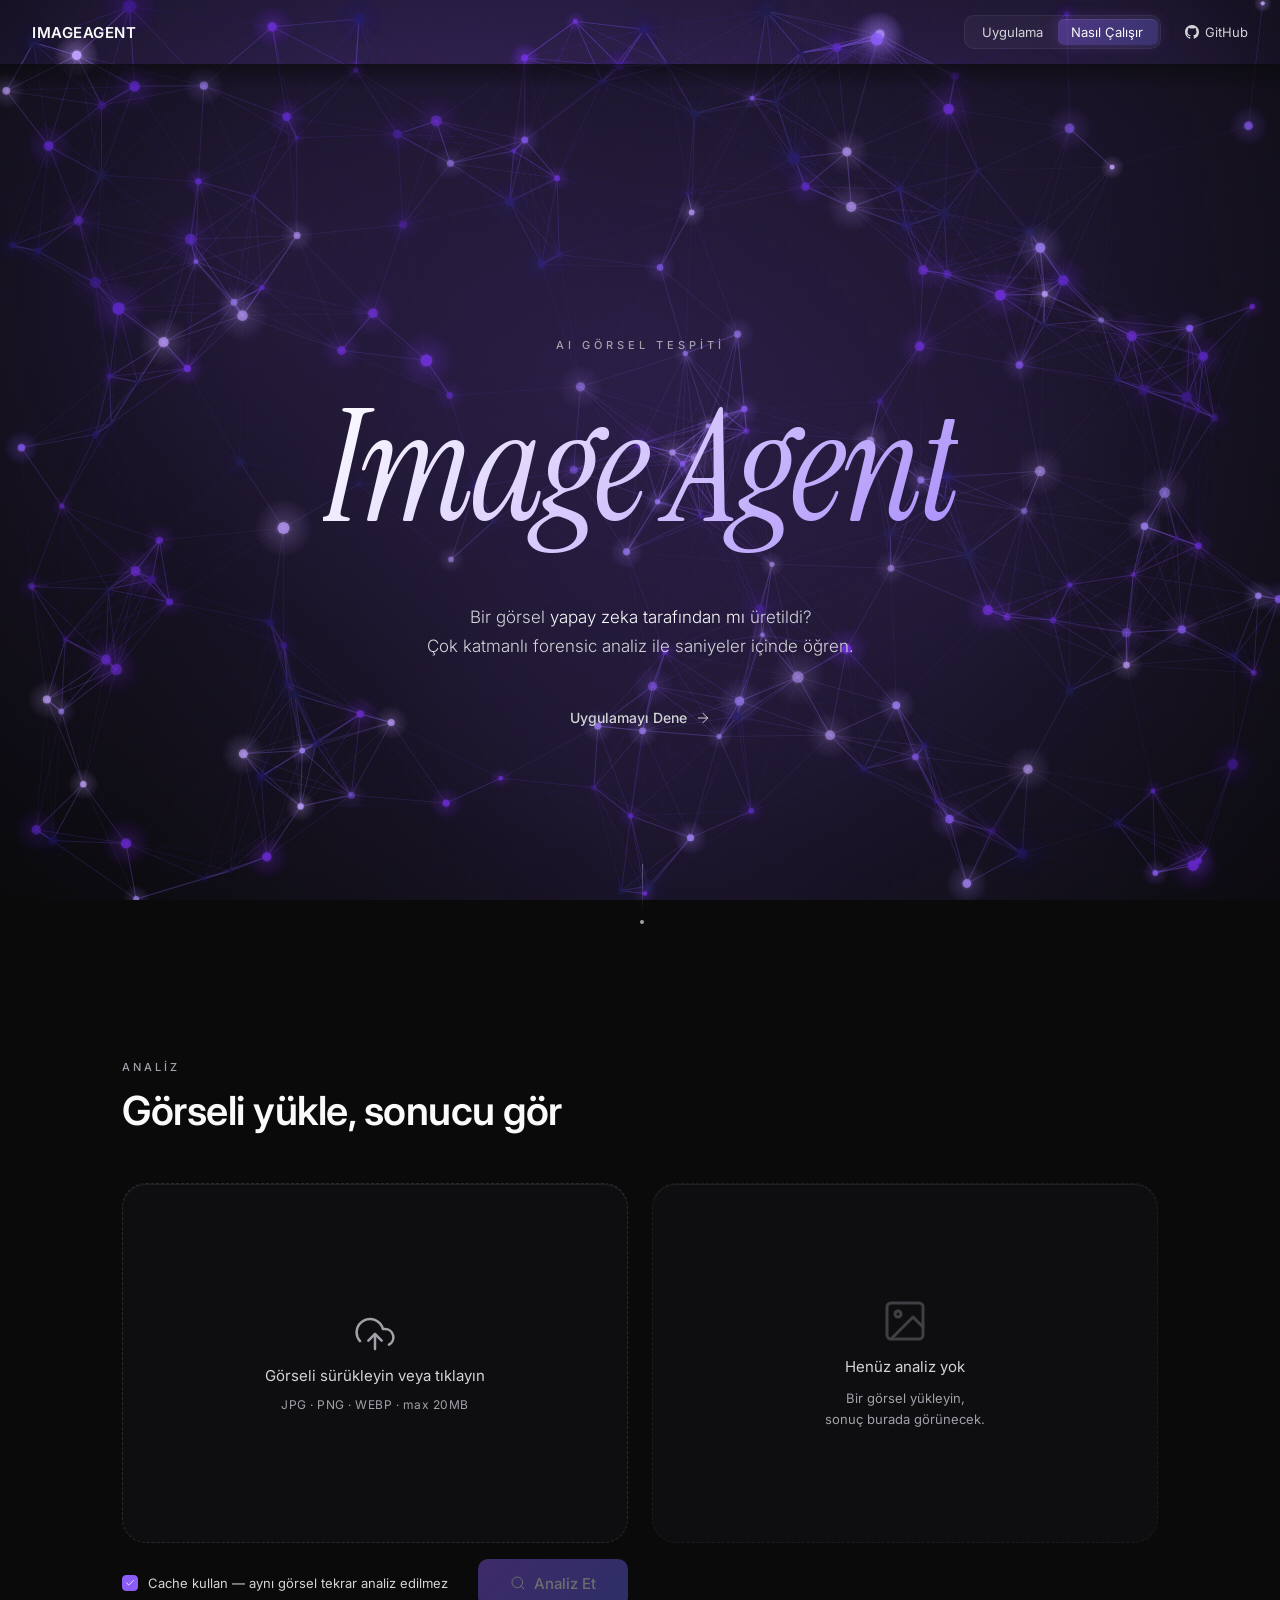
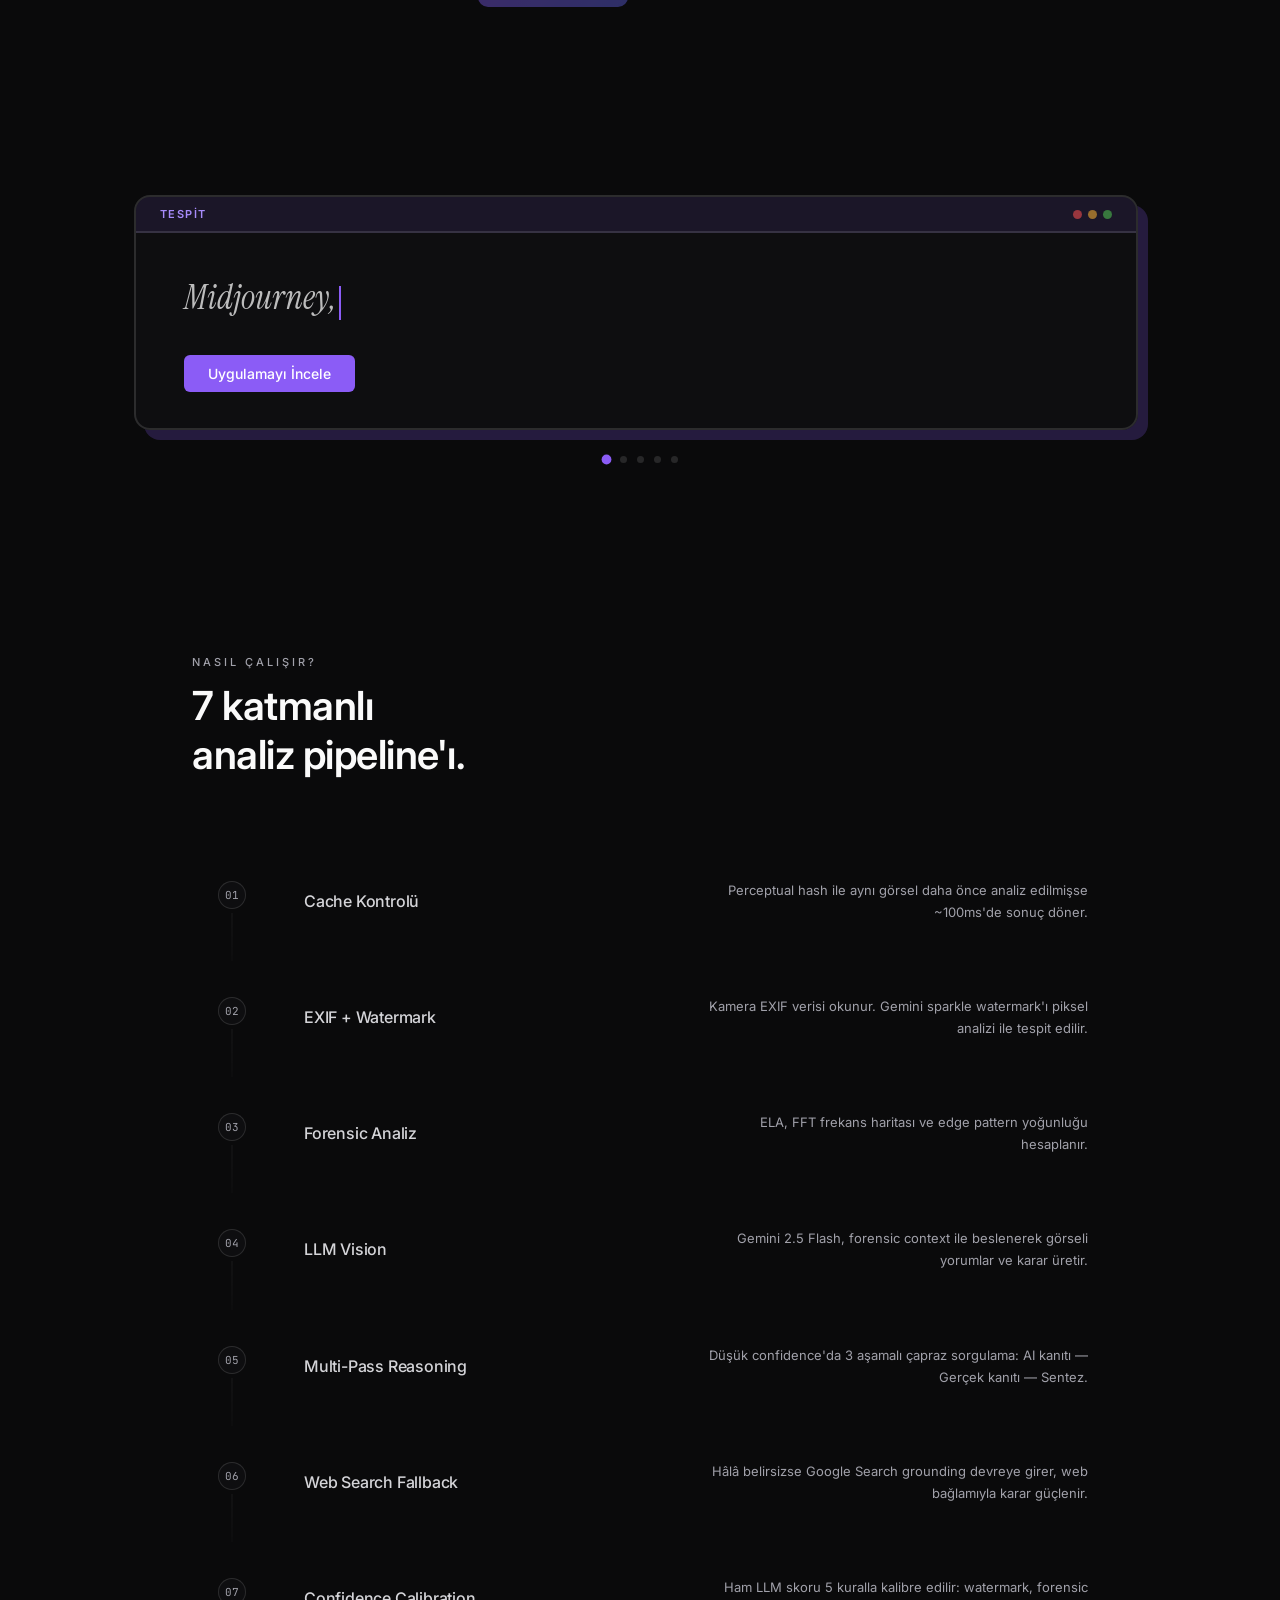
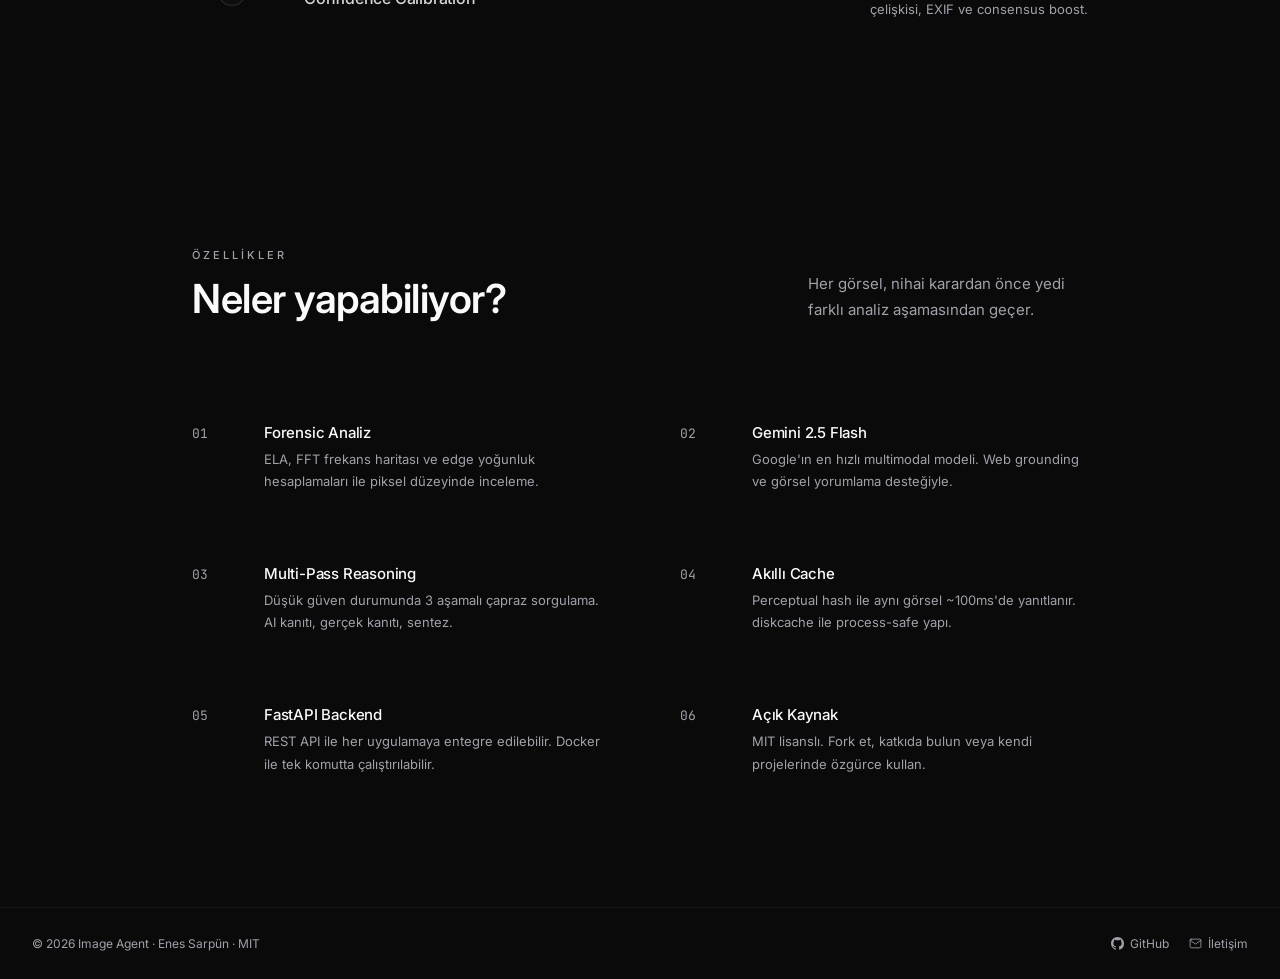
==== commit 4916c3db: "New updates have been installed. Bugs have been fixed, and improvements have been made." ====
--- a/frontend/index.html
+++ b/frontend/index.html
@@ -238,27 +238,27 @@
   ════════════════════════════════ -->
   <section id="statement">
     <div class="statement-inner">
-      <div class="statement-card">
-        <!-- Header strip -->
+      <div class="statement-card" id="statementCard">
+        <!-- Header strip — label updated by JS -->
         <div class="statement-card-head">
-          <span class="statement-card-label">TESPİT</span>
+          <span class="statement-card-label" id="statementLabel">TESPİT</span>
           <span class="statement-card-dots">
             <span></span><span></span><span></span>
           </span>
         </div>
-        <!-- Content: typewriter lives here -->
+        <!-- Content: typewriter / carousel text lives here -->
         <div class="statement-card-content">
           <p class="statement-text" id="statementText" aria-live="polite">
             <span class="statement-typed"></span><span class="typewriter-cursor"></span>
           </p>
-          <!-- Raw text kept for JS to read -->
-          <template id="statementRaw">Midjourney, Stable Diffusion ve Flux gibi modeller\nartık insan gözünü kolayca yanıltıyor.\n\nImage Agent, buna çok katmanlı bir yanıt sunuyor.</template>
         </div>
         <!-- CTA button -->
         <div class="statement-card-footer">
           <a href="#app" class="statement-card-cta">Uygulamayı İncele</a>
         </div>
       </div>
+      <!-- Carousel progress dots — populated by JS -->
+      <div class="statement-dots" id="statementDots" aria-hidden="true"></div>
     </div>
   </section>
 
--- a/frontend/style.css
+++ b/frontend/style.css
@@ -111,7 +111,9 @@
   /* sticky must not be overridden — explicit declaration wins */
   position: sticky !important;
   top: 0;
-  z-index: 60;
+  /* High z-index ensures nav always intercepts pointer events above every section */
+  z-index: 9999;
+  pointer-events: auto !important;
   height: 64px;
   display: flex;
   align-items: center;
@@ -127,12 +129,13 @@
     background var(--dur-slow) ease,
     box-shadow var(--dur-slow) ease,
     backdrop-filter var(--dur-slow) ease;
+  /* No transform in animation — avoids persistent GPU layer that can break pointer-events on sticky */
   animation: navFadeIn 0.5s var(--ease-out-expo) 0.15s forwards;
 }
 
 @keyframes navFadeIn {
-  from { opacity: 0; transform: translateY(-8px); }
-  to   { opacity: 1; transform: translateY(0); }
+  from { opacity: 0; }
+  to   { opacity: 1; }
 }
 
 #nav.scrolled {
@@ -1015,16 +1018,17 @@
 #statement { background: var(--bg-section-elevated); }
 
 .statement-inner {
-  max-width: 680px;
+  max-width: 1100px;
   margin: 0 auto;
-  padding: 96px 32px;
-  display: flex;
-  justify-content: center;
+  padding: 96px 48px;
+  display: flex;
+  flex-direction: column;
+  align-items: stretch;
 }
 
 /* ── Neobrutalist card adapted to dark/violet theme ── */
 .statement-card {
-  width: min(640px, 100%);
+  width: 100%;
   background: var(--bg-card);
   border: 2px solid var(--border-strong);
   border-radius: var(--radius-lg);
@@ -1034,13 +1038,50 @@
   translate: -4px -4px;
   transition:
     translate      0.22s ease,
-    box-shadow     0.22s ease;
+    box-shadow     0.22s ease,
+    opacity        0.38s ease,
+    transform      0.38s ease;
   overflow: hidden;
 }
 
 .statement-card:hover {
   translate: 0 0;
   box-shadow: 4px 4px 0 rgba(139, 92, 246, 0.12);
+}
+
+/* Carousel fade-out state */
+.statement-card.fading {
+  opacity: 0;
+  transform: translateY(-5px);
+}
+
+/* ── Carousel progress dots ── */
+.statement-dots {
+  display: flex;
+  justify-content: center;
+  align-self: center;
+  gap: 10px;
+  margin-top: 22px;
+}
+
+.statement-dot {
+  width: 7px;
+  height: 7px;
+  border-radius: 50%;
+  border: none;
+  padding: 0;
+  background: var(--border-strong);
+  cursor: pointer;
+  transition: background 0.25s ease, transform 0.25s ease;
+}
+
+.statement-dot.active {
+  background: var(--accent);
+  transform: scale(1.4);
+}
+
+.statement-dot:hover:not(.active) {
+  background: var(--text-muted);
 }
 
 /* Header strip */
@@ -1077,15 +1118,15 @@
 
 /* Content area */
 .statement-card-content {
-  padding: 36px 40px 28px;
-  text-align: center;
+  padding: 36px 48px 28px;
+  text-align: left;
 }
 
 /* Footer / CTA */
 .statement-card-footer {
-  padding: 0 40px 32px;
-  display: flex;
-  justify-content: center;
+  padding: 0 48px 36px;
+  display: flex;
+  justify-content: flex-start;
 }
 
 .statement-card-cta {
@@ -1397,7 +1438,7 @@
   position: fixed;
   top: 80px;
   right: 24px;
-  z-index: 100;
+  z-index: 10000;
   display: flex;
   flex-direction: column;
   gap: 8px;
@@ -1461,10 +1502,10 @@
   #nav { padding: 0 20px; }
   #app { padding: 72px 20px; }
   .pipeline-inner, .features-inner { padding: 72px 20px; }
-  .statement-inner { padding-top: 72px; padding-bottom: 72px; padding-left: 16px; padding-right: 16px; }
+  .statement-inner { padding-top: 60px; padding-bottom: 60px; padding-left: 16px; padding-right: 16px; }
   .statement-card { box-shadow: 6px 6px 0 rgba(139, 92, 246, 0.18); translate: -2px -2px; }
-  .statement-card-content { padding: 24px 24px 20px; }
-  .statement-card-footer   { padding: 0 24px 24px; }
+  .statement-card-content { padding: 24px 24px 20px; text-align: left; }
+  .statement-card-footer   { padding: 0 24px 24px; justify-content: flex-start; }
   #hero { padding: 80px 20px 48px; }
 
   .feature-list { grid-template-columns: 1fr; }
@@ -1493,7 +1534,7 @@
     border: none;
     cursor: pointer;
     padding: 8px 4px;
-    z-index: 61;
+    z-index: 50;
   }
   .nav-hamburger span {
     display: block;
